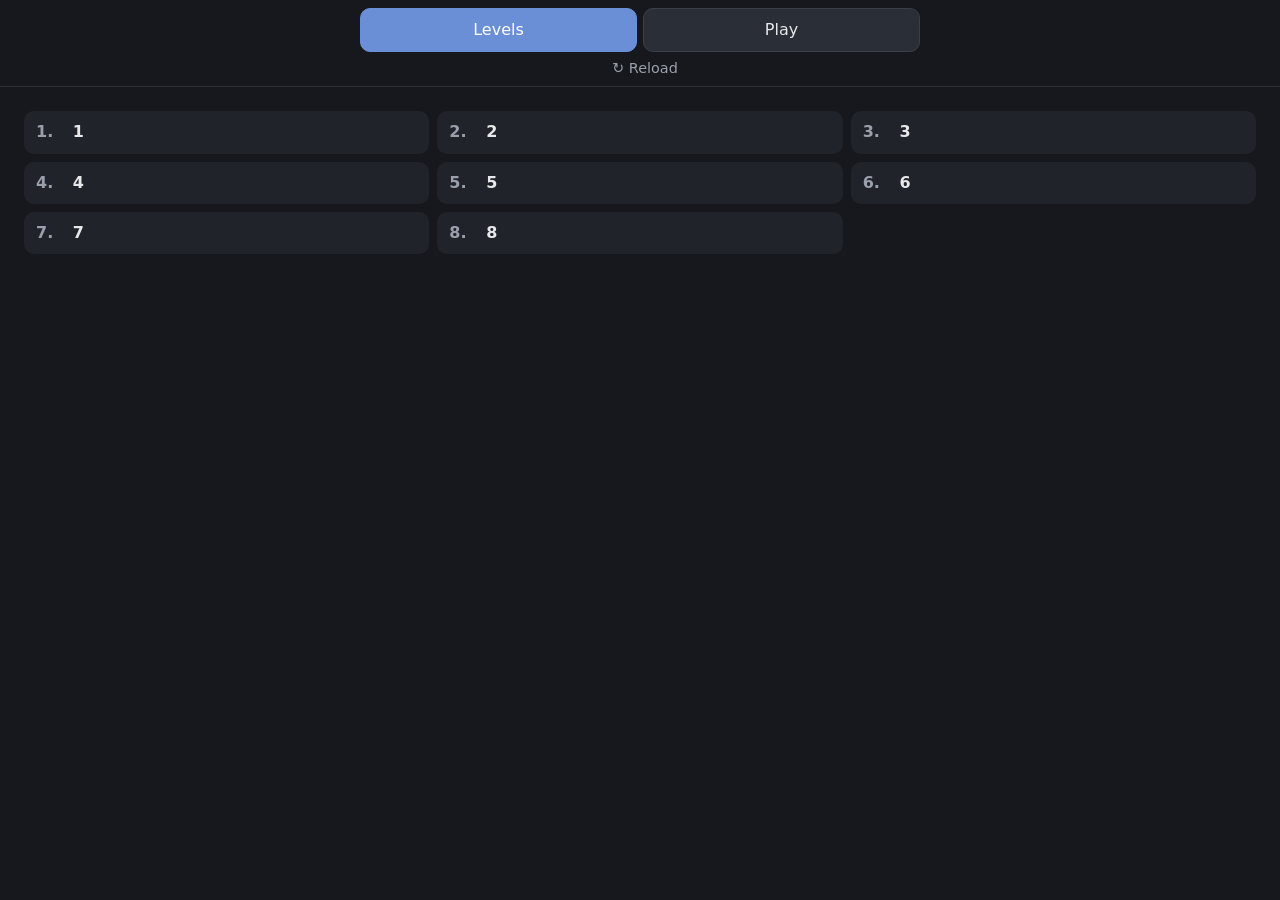
==== play/index.html @ 051f21c4 "split the editor into ES modules by screen and import the rules statically editor.js was ~1,150 line" ====
<!doctype html>
<html lang="en">
<head>
<meta charset="utf-8">
<meta name="viewport" content="width=device-width, initial-scale=1, viewport-fit=cover">
<meta name="theme-color" content="#16181d">
<title>Card Game Testing</title>
<link rel="stylesheet" href="../editor/editor.css">
<link rel="stylesheet" href="play.css">
</head>
<body>
<header class="top">
  <nav class="tabs" role="tablist">
    <button class="tab" data-tab="levels">Levels</button>
    <button class="tab" data-tab="play">Play</button>
  </nav>
  <div class="current"><span id="current-name"></span><button id="reload" class="reload">↻ Reload</button></div>
</header>

<main>
  <section id="levels" class="screen">
    <p id="pack-error" class="validation bad" hidden></p>
    <ol id="level-list" class="level-list"></ol>
  </section>

  <section id="play" class="screen">
    <p id="play-empty" class="empty" hidden>Pick a level on the Levels tab.</p>
    <div class="row status">
      <span id="play-status"></span>
      <span class="play-buttons">
        <button id="play-undo" aria-label="Undo">↶ Undo</button>
        <button id="play-redo" aria-label="Redo">↷ Redo</button>
        <button id="play-reset">Reset</button>
      </span>
    </div>
    <div id="play-error" class="validation bad" hidden></div>
    <div class="board-area"><div class="board" id="play-board"></div></div>
    <div class="row prompt">
      <span id="play-prompt"></span>
      <button id="play-cancel" class="small" hidden>Cancel</button>
      <button id="play-next" class="primary" hidden>Next level →</button>
    </div>
    <div class="hand" id="play-hand"></div>
  </section>
</main>

<div class="loading" id="loading">Loading…</div>

<script type="module" src="play.js"></script>
</body>
</html>
---- editor/editor.css ----
:root {
  --bg: #16181d;
  --panel: #20232a;
  --panel-2: #2a2e37;
  --text: #e8e8ea;
  --muted: #9aa0ab;
  --accent: #6b8fd6;
  --good: #5fb37a;
  --bad: #e06c6c;
  --tile: #4f4560;
  --flipped: #ff8a3d;
  --candidate: #8ca0c8;
  --targeting: #647dbe;
  --picked: #e0a040;
  --radius: 10px;
  color-scheme: dark;
}

* { box-sizing: border-box; }
[hidden] { display: none !important; }

body {
  margin: 0;
  background: var(--bg);
  color: var(--text);
  font: 16px/1.4 system-ui, -apple-system, "Segoe UI", Roboto, sans-serif;
  -webkit-tap-highlight-color: transparent;
}

button, select, input, textarea {
  font: inherit;
  color: inherit;
}

button, select {
  min-height: 44px;
  padding: 0 14px;
  border: 1px solid #3a3f4a;
  border-radius: var(--radius);
  background: var(--panel-2);
  touch-action: manipulation;
}

button:active { filter: brightness(1.25); }
button.primary { background: var(--accent); border-color: var(--accent); color: #fff; }
button.danger { color: var(--bad); }
button.small { min-height: 36px; min-width: 36px; padding: 0 8px; }
button:disabled { opacity: .4; }

h2 { font-size: 1.05rem; margin: 20px 0 8px; }

.top {
  position: sticky;
  top: 0;
  z-index: 5;
  background: var(--bg);
  padding: max(8px, env(safe-area-inset-top)) 16px 8px;
  border-bottom: 1px solid #2c3039;
}

.tabs { display: flex; gap: 6px; }
.tab { flex: 1; }
.tab.active { background: var(--accent); border-color: var(--accent); color: #fff; }
.current { color: var(--muted); font-size: .9rem; margin-top: 6px; text-align: center; min-height: 1.2em; }
.sync-status { min-height: 0; padding: 0 0 0 10px; border: 0; background: none; color: var(--muted); font-size: inherit; }
.sync-status::before { content: "· "; }
.reload { min-height: 0; padding: 0 0 0 10px; border: 0; background: none; color: var(--muted); font-size: inherit; }
.sync-status.bad { color: var(--bad); }

main { padding: 12px 16px calc(32px + env(safe-area-inset-bottom)); max-width: 720px; margin: 0 auto; }
.screen { display: none; }
.screen.active { display: block; }

.row { display: flex; gap: 8px; align-items: center; margin: 10px 0; }
.row.wrap { flex-wrap: wrap; column-gap: 14px; }
.row.end { justify-content: flex-end; }
.row.status { justify-content: space-between; }

.field { display: flex; align-items: center; gap: 6px; color: var(--muted); font-size: .9rem; }
.stepper { display: inline-flex; align-items: center; gap: 4px; }
.stepper input {
  padding: 0 4px;
  -moz-appearance: textfield;
  appearance: textfield;
  min-height: 36px;
  text-align: center;
  background: var(--panel);
  border: 1px solid #3a3f4a;
  border-radius: 8px;
}
.stepper input::-webkit-outer-spin-button,
.stepper input::-webkit-inner-spin-button { -webkit-appearance: none; margin: 0; }

.segmented { display: flex; gap: 0; margin: 12px 0 8px; }
.segmented button { flex: 1 1 auto; border-radius: 0; padding: 0 6px; }
.segmented button:first-child { border-radius: var(--radius) 0 0 var(--radius); }
.segmented button:last-child { border-radius: 0 var(--radius) var(--radius) 0; }
.segmented button.active { background: var(--accent); border-color: var(--accent); color: #fff; }

.palette { display: flex; flex-wrap: wrap; gap: 6px; min-height: 44px; }
.chip { display: inline-flex; align-items: center; gap: 6px; }
.chip.active { outline: 2px solid var(--accent); outline-offset: 1px; }
.hint { align-self: center; color: var(--muted); font-size: .9rem; }
.swatch { width: 16px; height: 16px; border-radius: 4px; border: 1px solid #0006; }

.banner {
  margin: 8px 0;
  padding: 8px 12px;
  border-radius: var(--radius);
  background: #3b3420;
  display: flex;
  justify-content: space-between;
  align-items: center;
  gap: 8px;
}

.board {
  display: grid;
  gap: 4px;
  margin: 12px auto;
  width: 100%;
  max-width: min(100%, 520px);
  touch-action: manipulation;
  user-select: none;
  -webkit-user-select: none;
}

.cell {
  position: relative;
  aspect-ratio: 1;
  padding: 7%;
  border-radius: 8px;
  background: var(--panel);
  container-type: inline-size;
  cursor: pointer;
}

/* a tile is a key: the face sits on a base and is pushed in (by 12/160 of the tile) and lit when flipped.
   only transform and opacity animate, so phones can run the flip on the GPU */
.tile {
  --press: 8.333%;
  --round: 12.5cqw;
  position: relative;
  width: 100%;
  height: 100%;
  container-type: size;
  color: #fff;
  line-height: 1.1;
}
.base, .base::after { position: absolute; inset: 7.5% 0 0 0; border-radius: var(--round); background: #221b28; }
.base::after { content: ""; inset: 0; background: #b84a12; opacity: 0; }
.tile.flipped .base::after { opacity: 1; }
.face { position: absolute; inset: 0 0 10% 0; border-radius: var(--round); clip-path: inset(0 round var(--round)); }
.tile.flipped .face { transform: translateY(var(--press)); }
/* the light is a circle covering the face that scales up from the centre; its content is scaled back by the same amount so it stays still */
.light {
  position: absolute;
  left: 50%;
  top: 50%;
  width: 135cqw;
  height: 135cqw;
  margin: -67.5cqw 0 0 -67.5cqw;
  clip-path: circle(50%);
  opacity: 0;
  transform: scale(0.03);
}
.light-inner { position: absolute; left: 50%; top: 50%; width: 100cqw; height: 90cqh; margin: -45cqh 0 0 -50cqw; }
.tile.flipped .light, .tile.flipped .light-inner { opacity: 1; transform: none; }
.face, .light-inner {
  --face: var(--tile);
  background:
    linear-gradient(#ffffff2e 0 2.8%, transparent 2.8%),
    radial-gradient(70% 70% at 50% 35%, #ffffff2e, #00000024),
    url("grain.png"),
    var(--face);
  background-size: auto, auto, 100% auto, auto;
  background-position: 0 0;
  background-repeat: no-repeat;
  background-blend-mode: normal, normal, overlay, normal;
}
.tile.nf .face { --face: #3b3447; }
.light-inner {
  --face: var(--flipped);
  border-radius: var(--round);
  box-shadow: inset 0 0 6cqw 2cqw #ffffff59;
  background-image:
    linear-gradient(#0000002e 0 3.5%, transparent 3.5%),
    radial-gradient(70% 70% at 50% 35%, #ffffff2e, #00000024),
    url("grain.png");
}
.tile.ns .face, .tile.ns .light-inner {
  background:
    linear-gradient(#ffffff2e 0 2.8%, transparent 2.8%),
    linear-gradient(#ffffff2e, transparent 55%),
    repeating-linear-gradient(45deg, #ffffff12 0 9.06cqw, transparent 9.06cqw 18.12cqw),
    var(--face);
}
.tile.ns .light-inner {
  background-image:
    linear-gradient(#0000002e 0 3.5%, transparent 3.5%),
    linear-gradient(#ffffff2e, transparent 55%),
    repeating-linear-gradient(45deg, #ffffff12 0 9.06cqw, transparent 9.06cqw 18.12cqw);
}

/* flip: pushed in over the first 31%, the light spreads from 23% on; unflip runs the other way.
   the light keyframes come from tools/light_keyframes.py: scale steps of at most 1.2x keep the content's counter-scale within 1% */
.tile:is(.anim-on, .anim-off) :is(.face, .light, .light-inner),
.tile:is(.anim-on, .anim-off) .base::after {
  animation-duration: 700ms;
  animation-delay: var(--anim-delay, 0ms);
  animation-fill-mode: both;
  will-change: transform, opacity;
}
.tile:is(.anim-on, .anim-off) :is(.light, .light-inner) { animation-timing-function: linear; }
.tile.anim-on .base::after { animation-name: base-on; }
.tile.anim-on .face { animation-name: press-in; }
.tile.anim-on .light { animation-name: light-on; }
.tile.anim-on .light-inner { animation-name: light-on-inner; }
.tile.anim-off .base::after { animation-name: base-off; }
.tile.anim-off .face { animation-name: press-out; }
.tile.anim-off .light { animation-name: light-off; }
.tile.anim-off .light-inner { animation-name: light-off-inner; }
@keyframes press-in {
  0% { transform: translateY(0); animation-timing-function: cubic-bezier(.3, 0, .2, 1); }
  31%, 100% { transform: translateY(var(--press)); }
}
@keyframes press-out {
  0%, 40% { transform: translateY(var(--press)); animation-timing-function: cubic-bezier(.3, 0, .2, 1.3); }
  80%, 100% { transform: translateY(0); }
}
@keyframes base-on {
  0%, 23% { opacity: 0; }
  75%, 100% { opacity: 1; }
}
@keyframes base-off {
  0% { opacity: 1; }
  45%, 100% { opacity: 0; }
}
@keyframes light-on {
  0% { opacity: 0; transform: scale(0.03); }
  23.8% { opacity: 0; transform: scale(0.0300); }
  23.9% { opacity: 1; transform: scale(0.0360); }
  24.1% { opacity: 1; transform: scale(0.0432); }
  24.4% { opacity: 1; transform: scale(0.0518); }
  24.6% { opacity: 1; transform: scale(0.0622); }
  25% { opacity: 1; transform: scale(0.0746); }
  25.4% { opacity: 1; transform: scale(0.0896); }
  25.9% { opacity: 1; transform: scale(0.1075); }
  26.5% { opacity: 1; transform: scale(0.1290); }
  27.2% { opacity: 1; transform: scale(0.1548); }
  28.1% { opacity: 1; transform: scale(0.1858); }
  29.2% { opacity: 1; transform: scale(0.2229); }
  30.6% { opacity: 1; transform: scale(0.2675); }
  32.3% { opacity: 1; transform: scale(0.3210); }
  34.5% { opacity: 1; transform: scale(0.3852); }
  37.4% { opacity: 1; transform: scale(0.4622); }
  41.2% { opacity: 1; transform: scale(0.5547); }
  46.6% { opacity: 1; transform: scale(0.6656); }
  54.9% { opacity: 1; transform: scale(0.7987); }
  73.3% { opacity: 1; transform: scale(0.9584); }
  100% { opacity: 1; transform: scale(1.0000); }
}
@keyframes light-on-inner {
  0% { transform: scale(33.333); }
  23.8% { transform: scale(33.3333); }
  23.9% { transform: scale(27.7778); }
  24.1% { transform: scale(23.1481); }
  24.4% { transform: scale(19.2901); }
  24.6% { transform: scale(16.0751); }
  25% { transform: scale(13.3959); }
  25.4% { transform: scale(11.1633); }
  25.9% { transform: scale(9.3027); }
  26.5% { transform: scale(7.7523); }
  27.2% { transform: scale(6.4602); }
  28.1% { transform: scale(5.3835); }
  29.2% { transform: scale(4.4863); }
  30.6% { transform: scale(3.7386); }
  32.3% { transform: scale(3.1155); }
  34.5% { transform: scale(2.5962); }
  37.4% { transform: scale(2.1635); }
  41.2% { transform: scale(1.8029); }
  46.6% { transform: scale(1.5024); }
  54.9% { transform: scale(1.2520); }
  73.3% { transform: scale(1.0434); }
  100% { transform: scale(1.0000); }
}
@keyframes light-off {
  0% { opacity: 1; transform: scale(1.0000); }
  15.6% { opacity: 1; transform: scale(0.9584); }
  26.4% { opacity: 1; transform: scale(0.7987); }
  31.2% { opacity: 1; transform: scale(0.6656); }
  34.4% { opacity: 1; transform: scale(0.5547); }
  36.6% { opacity: 1; transform: scale(0.4622); }
  38.3% { opacity: 1; transform: scale(0.3852); }
  39.6% { opacity: 1; transform: scale(0.3210); }
  40.6% { opacity: 1; transform: scale(0.2675); }
  41.4% { opacity: 1; transform: scale(0.2229); }
  42% { opacity: 1; transform: scale(0.1858); }
  42.5% { opacity: 1; transform: scale(0.1548); }
  43% { opacity: 1; transform: scale(0.1290); }
  43.3% { opacity: 1; transform: scale(0.1075); }
  43.6% { opacity: 1; transform: scale(0.0896); }
  43.9% { opacity: 1; transform: scale(0.0746); }
  44% { opacity: 1; transform: scale(0.0622); }
  44.2% { opacity: 1; transform: scale(0.0518); }
  44.3% { opacity: 1; transform: scale(0.0432); }
  44.5% { opacity: 1; transform: scale(0.0360); }
  44.5% { opacity: 0; transform: scale(0.0300); }
  100% { opacity: 0; transform: scale(0.03); }
}
@keyframes light-off-inner {
  0% { transform: scale(1.0000); }
  15.6% { transform: scale(1.0434); }
  26.4% { transform: scale(1.2520); }
  31.2% { transform: scale(1.5024); }
  34.4% { transform: scale(1.8029); }
  36.6% { transform: scale(2.1635); }
  38.3% { transform: scale(2.5962); }
  39.6% { transform: scale(3.1155); }
  40.6% { transform: scale(3.7386); }
  41.4% { transform: scale(4.4863); }
  42% { transform: scale(5.3835); }
  42.5% { transform: scale(6.4602); }
  43% { transform: scale(7.7523); }
  43.3% { transform: scale(9.3027); }
  43.6% { transform: scale(11.1633); }
  43.9% { transform: scale(13.3959); }
  44% { transform: scale(16.0751); }
  44.2% { transform: scale(19.2901); }
  44.3% { transform: scale(23.1481); }
  44.5% { transform: scale(27.7778); }
  44.5% { transform: scale(33.3333); }
  100% { transform: scale(33.333); }
}
@media (prefers-reduced-motion: reduce) {
  .tile *, .tile *::after { animation: none !important; }
}

.counter, .link, .order {
  position: absolute;
  font-size: min(18cqw, 1.4rem);
  font-weight: 600;
  line-height: 1;
}
.counter {
  top: 50%;
  left: 50%;
  transform: translate(-50%, -50%);
  display: flex;
  align-items: center;
  justify-content: center;
  width: 1.6em;
  height: 1.6em;
  border-radius: 50%;
  background: #000a;
  color: #fff;
  font-size: min(30cqw, 2.2rem);
  font-weight: 700;
}
.link { bottom: 4%; left: 6%; padding: 2px 4px; border-radius: 4px; color: #fff; }
.order {
  top: 4%; left: 6%;
  min-width: 1.3em; padding: 2px 3px;
  border-radius: 99px;
  background: var(--picked);
  color: #111;
  text-align: center;
}

.face::after { content: ""; position: absolute; inset: 0; border-radius: inherit; pointer-events: none; z-index: 1; }
.cell.candidate .face::after { box-shadow: inset 0 0 0 9px var(--candidate); }
.cell.targeting .face::after { box-shadow: inset 0 0 0 9px var(--targeting); }
.cell.picked .face::after,
.cell.coord-on .face::after { box-shadow: inset 0 0 0 12px var(--picked); }
.board.swipe { touch-action: none; }
.board.dragging {
  outline: 3px dashed color-mix(in srgb, var(--picked) calc(var(--drag, 0) * 100%), transparent);
  outline-offset: 4px;
  border-radius: 8px;
}
.board.dragging .cell.targeting .face::after { box-shadow: inset 0 0 0 9px color-mix(in srgb, var(--targeting) calc(var(--drag, 0) * 100%), transparent); }
.board.dragging .cell.preview .tile::before { opacity: calc(var(--drag, 0) * .6); }
.board.dragging .cell.preview-outline .tile::before,
.board.dragging .cell.blocked .tile::after { opacity: var(--drag, 0); }

.cell.preview .tile::before,
.cell.preview-outline .tile::before {
  content: "";
  z-index: 2;
  position: absolute;
  inset: 0;
  border: 4px dashed #fff;
  border-radius: inherit;
  pointer-events: none;
}
.cell.preview .tile::before { background: var(--flipped); opacity: .6; }
.cell.preview .tile.flipped::before { background: var(--tile); }
.cell.blocked .tile::after {
  content: "✕";
  z-index: 2;
  position: absolute;
  inset: 0;
  display: flex;
  align-items: center;
  justify-content: center;
  color: var(--bad);
  font-size: min(60cqw, 4rem);
  font-weight: 700;
  text-shadow: 0 0 4px #000;
  pointer-events: none;
}

.shake { animation: shake .3s; }
@keyframes shake {
  25% { translate: -6px 0; }
  75% { translate: 6px 0; }
}

.validation { padding: 10px 12px; border-radius: var(--radius); background: var(--panel); font-size: .92rem; }
.validation.good { color: var(--good); }
.validation.bad { color: var(--bad); }

.card-list { list-style: none; padding: 0; margin: 0; display: grid; gap: 8px; }
.card-item { background: var(--panel); border-radius: var(--radius); padding: 10px; }
.card-item .row { margin: 6px 0; }
.card-item select { flex: 1; min-width: 0; }
.card-item .coords { color: var(--muted); font-size: .9rem; flex: 1; }
.card-item .index { color: var(--muted); font-weight: 600; width: 1.6em; }
.check { display: inline-flex; align-items: center; gap: 6px; color: var(--muted); font-size: .9rem; }
.check input { width: 22px; height: 22px; }

.level-list { list-style: none; padding: 0; margin: 12px 0; display: grid; gap: 8px; }
.level-item {
  background: var(--panel);
  border-radius: var(--radius);
  padding: 10px 12px;
  display: flex;
  flex-wrap: wrap;
  align-items: center;
  gap: 8px;
}
.actions { display: flex; flex-wrap: wrap; gap: 6px; }

.folder { margin: 18px 0; }
.folder-head { display: flex; flex-wrap: wrap; align-items: center; justify-content: space-between; gap: 8px; }
.folder-head h2 { margin: 0; }
.folder-toggle { background: none; border: none; padding: 0 4px; font-weight: 600; font-size: 1.05rem; text-align: left; }
.folder .level-list { margin-top: 8px; }

.move-options { display: grid; gap: 8px; margin: 8px 0 12px; }
.move-options button { text-align: left; }
.level-item.is-current { outline: 2px solid var(--accent); }
.level-item .info { flex: 1 1 200px; min-width: 0; cursor: pointer; }
.level-item .name { font-weight: 600; overflow: hidden; text-overflow: ellipsis; white-space: nowrap; }
.level-item .meta { color: var(--muted); font-size: .85rem; }
.empty { color: var(--muted); text-align: center; padding: 24px 0; }

.hand {
  display: flex;
  gap: 8px;
  overflow-x: auto;
  justify-content: safe center;
  margin-top: 4px;
  padding: 14px 4px 8px;
}
.card {
  --effect: #555;
  position: relative;
  flex: none;
  width: 92px;
  height: 140px;
  overflow: hidden;
  display: flex;
  flex-direction: column;
  align-items: stretch;
  padding: 0;
  border-radius: var(--radius);
  background: #e6dcc0;
  color: #222;
  font-size: .8rem;
  line-height: 1.2;
  text-align: center;
  border: 6px solid transparent;
  cursor: pointer;
}
.card-head {
  display: flex;
  align-items: center;
  justify-content: center;
  gap: 4px;
  padding: 3px 2px;
  background: var(--effect);
  color: #fff;
  font-weight: 700;
}
.card-icon { font-size: 1.15em; line-height: 1; }
.card-art { flex: 1; min-height: 0; display: flex; align-items: center; justify-content: center; padding: 4px; }
.mini-map {
  position: relative;
  display: grid;
  grid-template-columns: repeat(var(--cols), 1fr);
  gap: 2px;
  width: min(100%, 70px * var(--cols) / var(--rows));
  aspect-ratio: var(--cols) / var(--rows);
  max-height: 100%;
}
.mini-map > span { border-radius: 2px; background: #0002; }
.mini-map > .on { background: var(--effect); }
.mini-map > .opt { background: transparent; box-shadow: inset 0 0 0 2px var(--effect); }
.mini-map > .any { background: color-mix(in srgb, var(--effect) 30%, transparent); }
.mini-map > .mini-count {
  position: absolute;
  inset: 50% auto auto 50%;
  transform: translate(-50%, -50%);
  display: flex;
  gap: 1px;
  padding: 1px 6px;
  border-radius: 99px;
  background: var(--effect);
  color: #fff;
  font-weight: 700;
  font-size: .95rem;
}
.mini-count.pair { padding: 4px 5px; }
.mini-count.pair > span { width: 10px; height: 10px; border-radius: 2px; background: #fff; }
.retarget-art { display: flex; align-items: center; gap: 4px; color: var(--effect); font-weight: 700; font-size: 1.1rem; }
.mini-card { width: 20px; height: 28px; border-radius: 3px; border: 2px solid var(--effect); }
.mini-card.fixed { background: var(--effect); }
.card.single::before {
  content: "";
  position: absolute;
  inset: 2px;
  border: 2px dashed #5a4a7a;
  border-radius: 6px;
  pointer-events: none;
}
.copy-tag {
  position: absolute;
  top: 27px;
  left: 4px;
  padding: 0 4px;
  border-radius: 4px;
  background: #5a4a7a;
  color: #fff;
  font-size: .6rem;
  font-weight: 700;
  text-transform: uppercase;
  line-height: 1.5;
}
.card.candidate { border-color: var(--candidate); }
.card.selected { border-color: var(--picked); transform: translateY(-6px); }
.card.drop-target { border-color: var(--picked); }
.card.peeking { transform: translateY(-6px) scale(1.04); }
.hand .card { touch-action: pan-x; user-select: none; -webkit-user-select: none; -webkit-touch-callout: none; }
.badge {
  position: absolute;
  top: 25px;
  right: 2px;
  padding: 2px 7px;
  border-radius: 99px;
  background: var(--picked);
  color: #111;
  font-size: .85rem;
  font-weight: 700;
}
.drag-ghost {
  position: fixed;
  z-index: 50;
  pointer-events: none;
  opacity: .9;
  transform: translate(-50%, -75%) rotate(-4deg);
  box-shadow: 0 8px 24px #000a;
}


.row.prompt { justify-content: space-between; height: 48px; color: var(--muted); font-size: .95rem; line-height: 1.25; }
#play-prompt { flex: 1; max-height: 2.5em; overflow: hidden; }
#play-status { white-space: nowrap; }

#play-status { font-weight: 600; }
.play-buttons { display: flex; gap: 6px; flex-shrink: 0; }
#play-status.won { color: var(--good); }
#play-status.over { color: var(--bad); }

.loading {
  position: fixed;
  left: 50%;
  bottom: calc(16px + env(safe-area-inset-bottom));
  transform: translateX(-50%);
  background: var(--panel-2);
  padding: 8px 14px;
  border-radius: 99px;
  font-size: .9rem;
  color: var(--muted);
  box-shadow: 0 4px 16px #0008;
}


dialog {
  width: min(560px, calc(100vw - 32px));
  background: var(--panel);
  color: var(--text);
  border: 1px solid #3a3f4a;
  border-radius: 14px;
  padding: 16px;
}
dialog::backdrop { background: #000a; }
dialog h2 { margin-top: 0; }
dialog textarea {
  width: 100%;
  background: var(--bg);
  border: 1px solid #3a3f4a;
  border-radius: 8px;
  padding: 8px;
  font: 13px/1.4 ui-monospace, Menlo, Consolas, monospace;
}
.input-field { display: block; color: var(--muted); font-size: .9rem; margin: 12px 0; }
.input-field input {
  display: block;
  width: 100%;
  min-height: 44px;
  margin-top: 4px;
  padding: 0 10px;
  background: var(--bg);
  border: 1px solid #3a3f4a;
  border-radius: 8px;
}
.note { color: var(--muted); font-size: .88rem; margin: 6px 0; }

@media (hover: hover) {
  button:hover, select:hover { filter: brightness(1.15); }
  .cell:hover .tile { filter: brightness(1.08); }
  .level-item .info:hover .name { text-decoration: underline; }
}

@media (min-width: 900px) {
  :root { --header-h: 100px; }

  .top { padding-left: 24px; padding-right: 24px; }
  .tabs { max-width: 560px; margin: 0 auto; }

  main { max-width: 1400px; padding-left: 24px; padding-right: 24px; }

  .level-list { grid-template-columns: repeat(auto-fill, minmax(340px, 1fr)); }

  #edit-body,
  #play.active {
    display: grid;
    grid-template-columns: minmax(0, 1fr) minmax(340px, 440px);
    column-gap: 28px;
    align-items: start;
  }
  #edit-body > *,
  #play > * { grid-column: 2; }

  #edit-board,
  #play-board {
    grid-column: 1;
    grid-row: 1 / span 20;
    position: sticky;
    top: calc(var(--header-h) + 12px);
    margin-top: 10px;
    max-width: min(100%, calc((100dvh - var(--header-h) - 48px) * var(--cols, 1) / var(--rows, 1)));
  }

  .hand { justify-content: flex-start; }
  .card { width: 110px; height: 160px; font-size: .9rem; }
}
---- play/play.css ----
.level-item .number { color: var(--muted); font-weight: 600; min-width: 1.8em; }
.level-item .done { color: var(--good); font-weight: 600; }
.level-item.pack-item { cursor: pointer; flex-wrap: nowrap; }

main:has(#play.active) { padding-bottom: 0; }
#play.active {
  display: flex;
  flex-direction: column;
  height: calc(100dvh - var(--top-h, 90px) - 16px);
}
#play > * { flex: none; }
#play > .row { margin: 6px 0; }
#play .board-area {
  flex: 1 1 0;
  min-height: 120px;
  container-type: size;
  display: flex;
  align-items: center;
  justify-content: center;
}
#play-board {
  position: static;
  margin: 0;
  width: min(100cqw, (100cqh - 12px) * var(--cols, 1) / var(--rows, 1));
  max-width: 520px;
}
#play-hand {
  margin: 0 -16px;
  padding: 14px 16px calc(12px + env(safe-area-inset-bottom));
}
#play .play-buttons button { min-height: 40px; padding: 0 10px; }
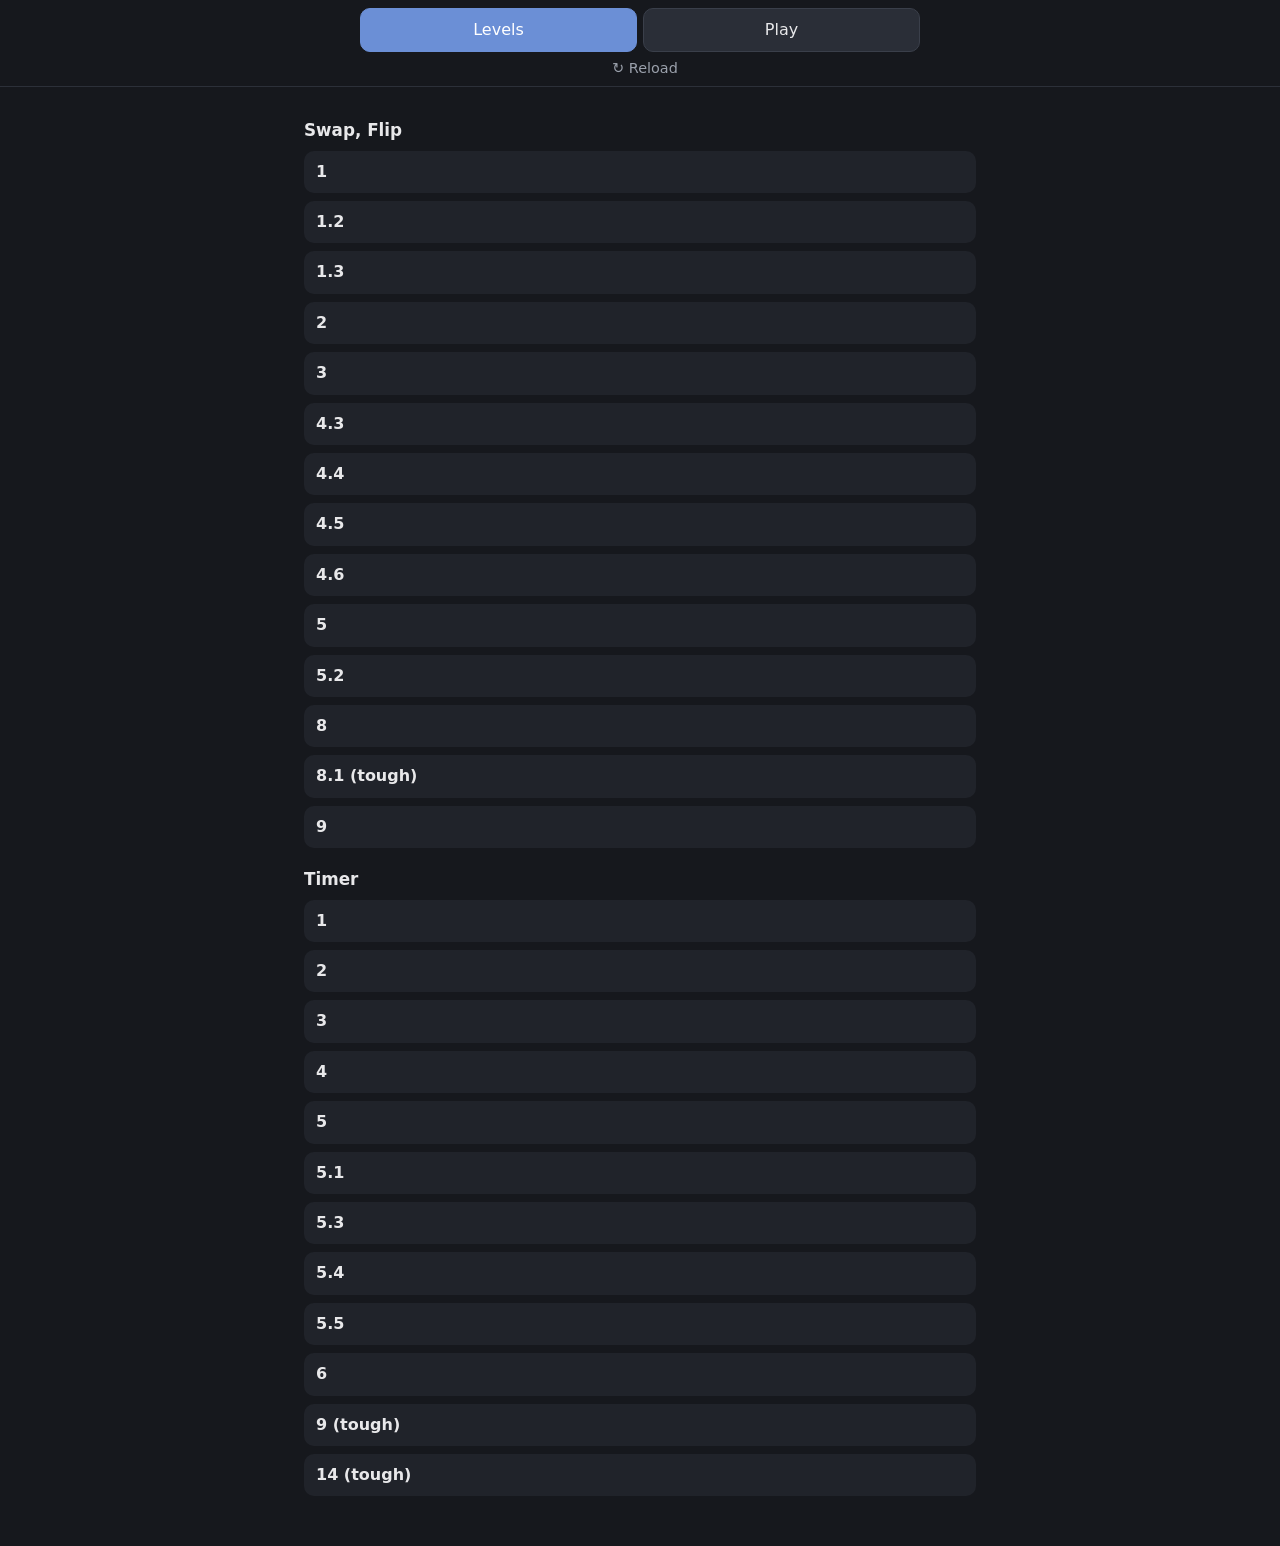
==== commit 80fdb331: "replace the tester pack with the new swap/flip and timer levels; fix the tester page The board vanis" ====
--- a/play/index.html
+++ b/play/index.html
@@ -20,7 +20,7 @@
 <main>
   <section id="levels" class="screen">
     <p id="pack-error" class="validation bad" hidden></p>
-    <ol id="level-list" class="level-list"></ol>
+    <div id="level-list"></div>
   </section>
 
   <section id="play" class="screen">
@@ -46,6 +46,7 @@
 
 <div class="loading" id="loading">Loading…</div>
 
+<script src="../editor/reload.js"></script>
 <script type="module" src="play.js"></script>
 </body>
 </html>
--- a/editor/editor.css
+++ b/editor/editor.css
@@ -150,9 +150,18 @@
 .base, .base::after { position: absolute; inset: 7.5% 0 0 0; border-radius: var(--round); background: #221b28; }
 .base::after { content: ""; inset: 0; background: #b84a12; opacity: 0; }
 .tile.flipped .base::after { opacity: 1; }
-.face { position: absolute; inset: 0 0 10% 0; border-radius: var(--round); clip-path: inset(0 round var(--round)); }
+.face {
+  --face: var(--tile);
+  position: absolute;
+  inset: 0 0 10% 0;
+  border-radius: var(--round);
+  clip-path: inset(0 round var(--round));
+  background: linear-gradient(#ffffff2e 0 2.8%, transparent 2.8%), var(--face);
+}
+.tile.nf .face { --face: #3b3447; }
 .tile.flipped .face { transform: translateY(var(--press)); }
-/* the light is a circle covering the face that scales up from the centre; its content is scaled back by the same amount so it stays still */
+/* the lit colour is a plain disc that grows from the centre over the unlit face. the texture lies on top of both and never moves,
+   so a flip only scales a plain disc and fades the glow, and nothing has to be redrawn while it runs */
 .light {
   position: absolute;
   left: 50%;
@@ -160,66 +169,45 @@
   width: 135cqw;
   height: 135cqw;
   margin: -67.5cqw 0 0 -67.5cqw;
-  clip-path: circle(50%);
+  border-radius: 50%;
+  background: var(--flipped);
+  transform: scale(0);
+}
+.grain, .shade, .glow { position: absolute; inset: 0; }
+.grain { background: url("grain.png") 0 0 / 100% auto no-repeat; mix-blend-mode: overlay; }
+.shade { background: radial-gradient(70% 70% at 50% 35%, #ffffff2e, #00000024); }
+/* the lit face's dark top edge and inner glow */
+.glow {
+  border-radius: var(--round);
+  background: linear-gradient(#0000002e 0 3.5%, transparent 3.5%);
+  box-shadow: inset 0 0 6cqw 2cqw #ffffff59;
   opacity: 0;
-  transform: scale(0.03);
-}
-.light-inner { position: absolute; left: 50%; top: 50%; width: 100cqw; height: 90cqh; margin: -45cqh 0 0 -50cqw; }
-.tile.flipped .light, .tile.flipped .light-inner { opacity: 1; transform: none; }
-.face, .light-inner {
-  --face: var(--tile);
+}
+.tile.flipped .light { transform: none; }
+.tile.flipped .glow { opacity: 1; }
+.tile.ns .grain { display: none; }
+.tile.ns .shade {
   background:
-    linear-gradient(#ffffff2e 0 2.8%, transparent 2.8%),
-    radial-gradient(70% 70% at 50% 35%, #ffffff2e, #00000024),
-    url("grain.png"),
-    var(--face);
-  background-size: auto, auto, 100% auto, auto;
-  background-position: 0 0;
-  background-repeat: no-repeat;
-  background-blend-mode: normal, normal, overlay, normal;
-}
-.tile.nf .face { --face: #3b3447; }
-.light-inner {
-  --face: var(--flipped);
-  border-radius: var(--round);
-  box-shadow: inset 0 0 6cqw 2cqw #ffffff59;
-  background-image:
-    linear-gradient(#0000002e 0 3.5%, transparent 3.5%),
-    radial-gradient(70% 70% at 50% 35%, #ffffff2e, #00000024),
-    url("grain.png");
-}
-.tile.ns .face, .tile.ns .light-inner {
-  background:
-    linear-gradient(#ffffff2e 0 2.8%, transparent 2.8%),
-    linear-gradient(#ffffff2e, transparent 55%),
-    repeating-linear-gradient(45deg, #ffffff12 0 9.06cqw, transparent 9.06cqw 18.12cqw),
-    var(--face);
-}
-.tile.ns .light-inner {
-  background-image:
-    linear-gradient(#0000002e 0 3.5%, transparent 3.5%),
     linear-gradient(#ffffff2e, transparent 55%),
     repeating-linear-gradient(45deg, #ffffff12 0 9.06cqw, transparent 9.06cqw 18.12cqw);
 }
 
-/* flip: pushed in over the first 31%, the light spreads from 23% on; unflip runs the other way.
-   the light keyframes come from tools/light_keyframes.py: scale steps of at most 1.2x keep the content's counter-scale within 1% */
-.tile:is(.anim-on, .anim-off) :is(.face, .light, .light-inner),
+/* flip: pushed in over the first 31%, the light spreads from 23% on (ease-out) and the glow fades in as it reaches the edges;
+   unflip runs the other way */
+.tile:is(.anim-on, .anim-off) :is(.face, .light, .glow),
 .tile:is(.anim-on, .anim-off) .base::after {
   animation-duration: 700ms;
   animation-delay: var(--anim-delay, 0ms);
   animation-fill-mode: both;
-  will-change: transform, opacity;
-}
-.tile:is(.anim-on, .anim-off) :is(.light, .light-inner) { animation-timing-function: linear; }
+}
 .tile.anim-on .base::after { animation-name: base-on; }
 .tile.anim-on .face { animation-name: press-in; }
 .tile.anim-on .light { animation-name: light-on; }
-.tile.anim-on .light-inner { animation-name: light-on-inner; }
+.tile.anim-on .glow { animation-name: glow-on; }
 .tile.anim-off .base::after { animation-name: base-off; }
 .tile.anim-off .face { animation-name: press-out; }
 .tile.anim-off .light { animation-name: light-off; }
-.tile.anim-off .light-inner { animation-name: light-off-inner; }
+.tile.anim-off .glow { animation-name: glow-off; }
 @keyframes press-in {
   0% { transform: translateY(0); animation-timing-function: cubic-bezier(.3, 0, .2, 1); }
   31%, 100% { transform: translateY(var(--press)); }
@@ -237,100 +225,20 @@
   45%, 100% { opacity: 0; }
 }
 @keyframes light-on {
-  0% { opacity: 0; transform: scale(0.03); }
-  23.8% { opacity: 0; transform: scale(0.0300); }
-  23.9% { opacity: 1; transform: scale(0.0360); }
-  24.1% { opacity: 1; transform: scale(0.0432); }
-  24.4% { opacity: 1; transform: scale(0.0518); }
-  24.6% { opacity: 1; transform: scale(0.0622); }
-  25% { opacity: 1; transform: scale(0.0746); }
-  25.4% { opacity: 1; transform: scale(0.0896); }
-  25.9% { opacity: 1; transform: scale(0.1075); }
-  26.5% { opacity: 1; transform: scale(0.1290); }
-  27.2% { opacity: 1; transform: scale(0.1548); }
-  28.1% { opacity: 1; transform: scale(0.1858); }
-  29.2% { opacity: 1; transform: scale(0.2229); }
-  30.6% { opacity: 1; transform: scale(0.2675); }
-  32.3% { opacity: 1; transform: scale(0.3210); }
-  34.5% { opacity: 1; transform: scale(0.3852); }
-  37.4% { opacity: 1; transform: scale(0.4622); }
-  41.2% { opacity: 1; transform: scale(0.5547); }
-  46.6% { opacity: 1; transform: scale(0.6656); }
-  54.9% { opacity: 1; transform: scale(0.7987); }
-  73.3% { opacity: 1; transform: scale(0.9584); }
-  100% { opacity: 1; transform: scale(1.0000); }
-}
-@keyframes light-on-inner {
-  0% { transform: scale(33.333); }
-  23.8% { transform: scale(33.3333); }
-  23.9% { transform: scale(27.7778); }
-  24.1% { transform: scale(23.1481); }
-  24.4% { transform: scale(19.2901); }
-  24.6% { transform: scale(16.0751); }
-  25% { transform: scale(13.3959); }
-  25.4% { transform: scale(11.1633); }
-  25.9% { transform: scale(9.3027); }
-  26.5% { transform: scale(7.7523); }
-  27.2% { transform: scale(6.4602); }
-  28.1% { transform: scale(5.3835); }
-  29.2% { transform: scale(4.4863); }
-  30.6% { transform: scale(3.7386); }
-  32.3% { transform: scale(3.1155); }
-  34.5% { transform: scale(2.5962); }
-  37.4% { transform: scale(2.1635); }
-  41.2% { transform: scale(1.8029); }
-  46.6% { transform: scale(1.5024); }
-  54.9% { transform: scale(1.2520); }
-  73.3% { transform: scale(1.0434); }
-  100% { transform: scale(1.0000); }
+  0%, 23% { transform: scale(0); animation-timing-function: cubic-bezier(.33, 1, .68, 1); }
+  100% { transform: scale(1); }
 }
 @keyframes light-off {
-  0% { opacity: 1; transform: scale(1.0000); }
-  15.6% { opacity: 1; transform: scale(0.9584); }
-  26.4% { opacity: 1; transform: scale(0.7987); }
-  31.2% { opacity: 1; transform: scale(0.6656); }
-  34.4% { opacity: 1; transform: scale(0.5547); }
-  36.6% { opacity: 1; transform: scale(0.4622); }
-  38.3% { opacity: 1; transform: scale(0.3852); }
-  39.6% { opacity: 1; transform: scale(0.3210); }
-  40.6% { opacity: 1; transform: scale(0.2675); }
-  41.4% { opacity: 1; transform: scale(0.2229); }
-  42% { opacity: 1; transform: scale(0.1858); }
-  42.5% { opacity: 1; transform: scale(0.1548); }
-  43% { opacity: 1; transform: scale(0.1290); }
-  43.3% { opacity: 1; transform: scale(0.1075); }
-  43.6% { opacity: 1; transform: scale(0.0896); }
-  43.9% { opacity: 1; transform: scale(0.0746); }
-  44% { opacity: 1; transform: scale(0.0622); }
-  44.2% { opacity: 1; transform: scale(0.0518); }
-  44.3% { opacity: 1; transform: scale(0.0432); }
-  44.5% { opacity: 1; transform: scale(0.0360); }
-  44.5% { opacity: 0; transform: scale(0.0300); }
-  100% { opacity: 0; transform: scale(0.03); }
-}
-@keyframes light-off-inner {
-  0% { transform: scale(1.0000); }
-  15.6% { transform: scale(1.0434); }
-  26.4% { transform: scale(1.2520); }
-  31.2% { transform: scale(1.5024); }
-  34.4% { transform: scale(1.8029); }
-  36.6% { transform: scale(2.1635); }
-  38.3% { transform: scale(2.5962); }
-  39.6% { transform: scale(3.1155); }
-  40.6% { transform: scale(3.7386); }
-  41.4% { transform: scale(4.4863); }
-  42% { transform: scale(5.3835); }
-  42.5% { transform: scale(6.4602); }
-  43% { transform: scale(7.7523); }
-  43.3% { transform: scale(9.3027); }
-  43.6% { transform: scale(11.1633); }
-  43.9% { transform: scale(13.3959); }
-  44% { transform: scale(16.0751); }
-  44.2% { transform: scale(19.2901); }
-  44.3% { transform: scale(23.1481); }
-  44.5% { transform: scale(27.7778); }
-  44.5% { transform: scale(33.3333); }
-  100% { transform: scale(33.333); }
+  0% { transform: scale(1); animation-timing-function: cubic-bezier(.32, 0, .67, 0); }
+  45%, 100% { transform: scale(0); }
+}
+@keyframes glow-on {
+  0%, 45% { opacity: 0; }
+  80%, 100% { opacity: 1; }
+}
+@keyframes glow-off {
+  0% { opacity: 1; }
+  30%, 100% { opacity: 0; }
 }
 @media (prefers-reduced-motion: reduce) {
   .tile *, .tile *::after { animation: none !important; }
@@ -349,11 +257,8 @@
   display: flex;
   align-items: center;
   justify-content: center;
-  width: 1.6em;
-  height: 1.6em;
-  border-radius: 50%;
-  background: #000a;
   color: #fff;
+  text-shadow: 0 0 0.15em #000a;
   font-size: min(30cqw, 2.2rem);
   font-weight: 700;
 }
@@ -475,8 +380,16 @@
   align-items: stretch;
   padding: 0;
   border-radius: var(--radius);
-  background: #e6dcc0;
-  color: #222;
+  /* a key like the tiles: grainy purple face on a dark base edge */
+  background:
+    radial-gradient(80% 60% at 50% 40%, #ffffff1f, #00000024),
+    url("grain.png"),
+    var(--tile);
+  background-size: auto, 100% auto, auto;
+  background-repeat: no-repeat;
+  background-blend-mode: normal, overlay, normal;
+  box-shadow: 0 5px 0 #221b28;
+  color: #fff;
   font-size: .8rem;
   line-height: 1.2;
   text-align: center;
@@ -489,9 +402,10 @@
   justify-content: center;
   gap: 4px;
   padding: 3px 2px;
-  background: var(--effect);
+  background: linear-gradient(#ffffff38, transparent 60%), var(--effect);
   color: #fff;
   font-weight: 700;
+  text-shadow: 0 1px 1px #0006;
 }
 .card-icon { font-size: 1.15em; line-height: 1; }
 .card-art { flex: 1; min-height: 0; display: flex; align-items: center; justify-content: center; padding: 4px; }
@@ -504,10 +418,10 @@
   aspect-ratio: var(--cols) / var(--rows);
   max-height: 100%;
 }
-.mini-map > span { border-radius: 2px; background: #0002; }
+.mini-map > span { border-radius: 2px; background: #221b28; box-shadow: inset 0 1px #ffffff14; }
 .mini-map > .on { background: var(--effect); }
 .mini-map > .opt { background: transparent; box-shadow: inset 0 0 0 2px var(--effect); }
-.mini-map > .any { background: color-mix(in srgb, var(--effect) 30%, transparent); }
+.mini-map > .any { background: color-mix(in srgb, var(--effect) 45%, #221b28); }
 .mini-map > .mini-count {
   position: absolute;
   inset: 50% auto auto 50%;
@@ -520,6 +434,7 @@
   color: #fff;
   font-weight: 700;
   font-size: .95rem;
+  box-shadow: 0 1px 3px #0008;
 }
 .mini-count.pair { padding: 4px 5px; }
 .mini-count.pair > span { width: 10px; height: 10px; border-radius: 2px; background: #fff; }
@@ -530,7 +445,7 @@
   content: "";
   position: absolute;
   inset: 2px;
-  border: 2px dashed #5a4a7a;
+  border: 2px dashed #ffffff66;
   border-radius: 6px;
   pointer-events: none;
 }
@@ -540,8 +455,8 @@
   left: 4px;
   padding: 0 4px;
   border-radius: 4px;
-  background: #5a4a7a;
-  color: #fff;
+  background: #221b28;
+  color: #ffb27a;
   font-size: .6rem;
   font-weight: 700;
   text-transform: uppercase;
--- a/play/play.css
+++ b/play/play.css
@@ -1,4 +1,3 @@
-.level-item .number { color: var(--muted); font-weight: 600; min-width: 1.8em; }
 .level-item .done { color: var(--good); font-weight: 600; }
 .level-item.pack-item { cursor: pointer; flex-wrap: nowrap; }
 
@@ -7,6 +6,7 @@
   display: flex;
   flex-direction: column;
   height: calc(100dvh - var(--top-h, 90px) - 16px);
+  align-items: stretch;
 }
 #play > * { flex: none; }
 #play > .row { margin: 6px 0; }
@@ -29,3 +29,8 @@
   padding: 14px 16px calc(12px + env(safe-area-inset-bottom));
 }
 #play .play-buttons button { min-height: 40px; padding: 0 10px; }
+
+/* the editor's wide layout splits #play into two columns; the tester keeps one */
+@media (min-width: 900px) {
+  main { max-width: 720px; }
+}
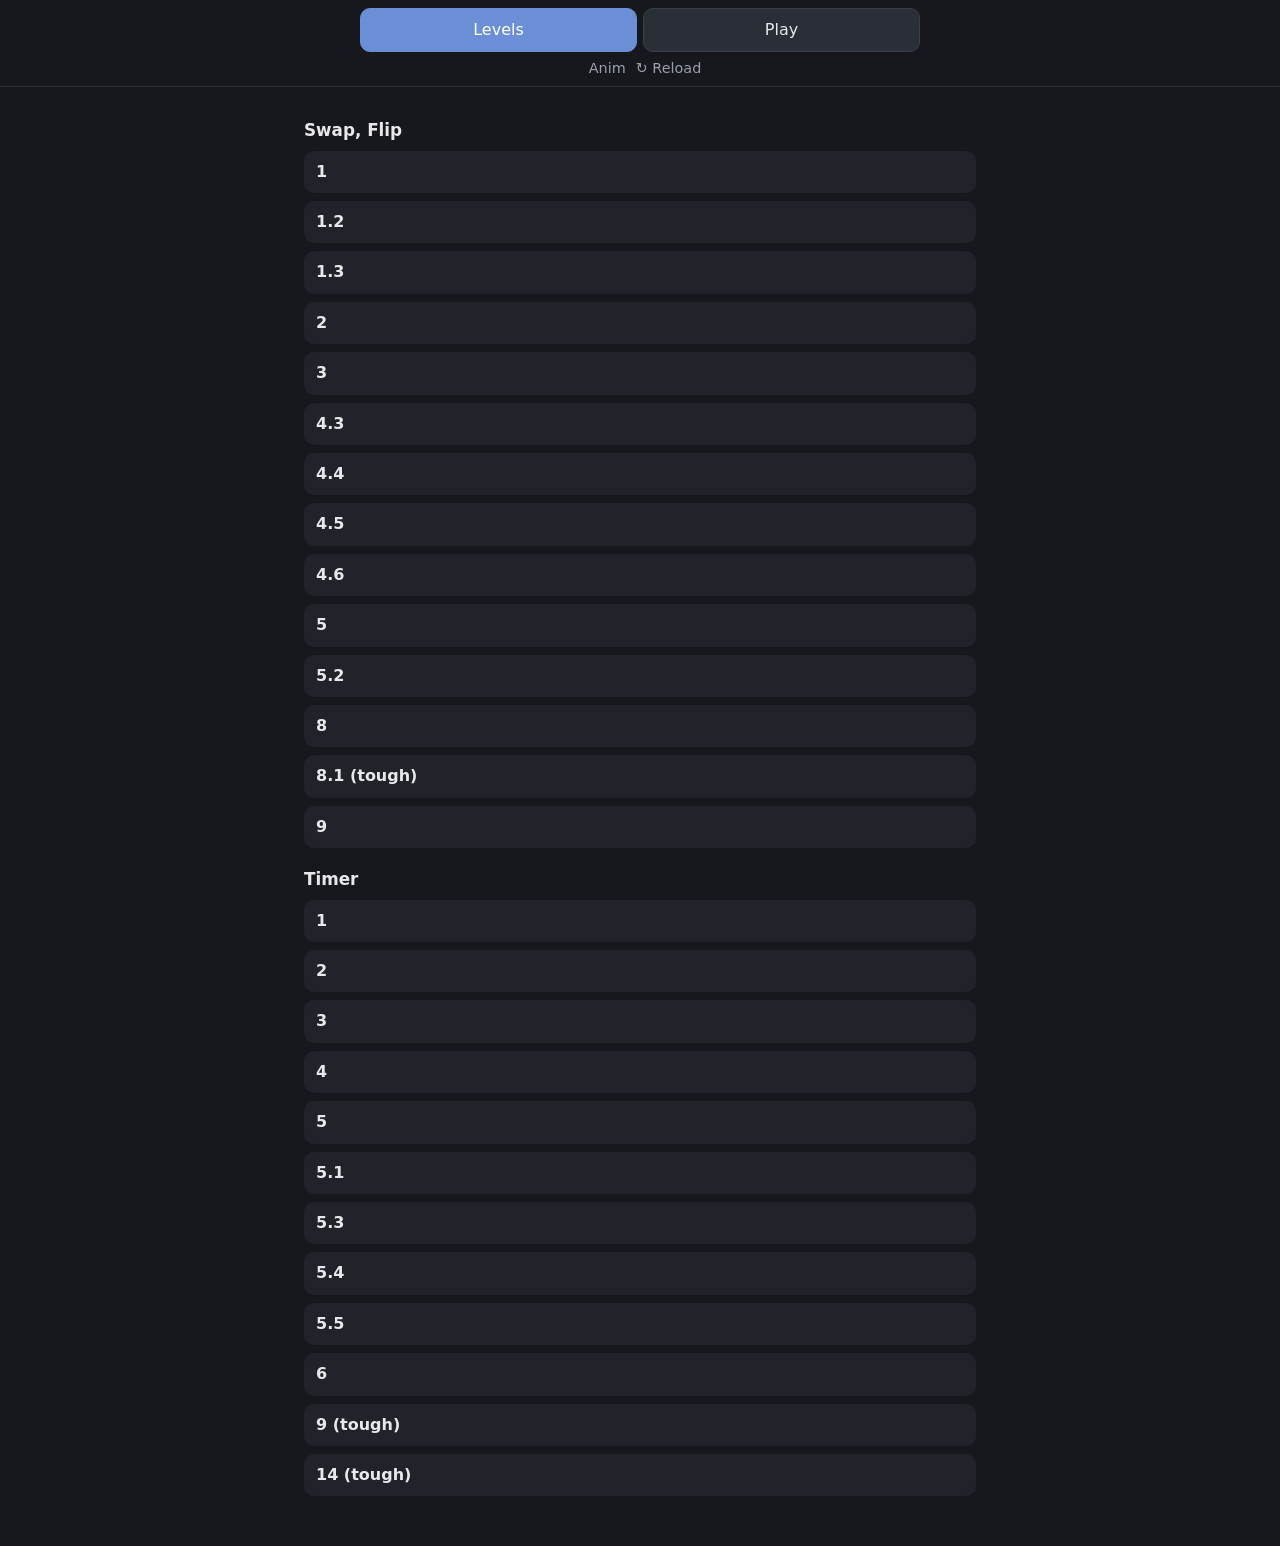
==== commit 47a48b19: "add a bob to the tile flip and a temporary animation tuning panel on the tester page The flip's timi" ====
--- a/play/index.html
+++ b/play/index.html
@@ -7,6 +7,7 @@
 <title>Card Game Testing</title>
 <link rel="stylesheet" href="../editor/editor.css">
 <link rel="stylesheet" href="play.css">
+<link rel="stylesheet" href="tune.css">
 </head>
 <body>
 <header class="top">
@@ -14,7 +15,7 @@
     <button class="tab" data-tab="levels">Levels</button>
     <button class="tab" data-tab="play">Play</button>
   </nav>
-  <div class="current"><span id="current-name"></span><button id="reload" class="reload">↻ Reload</button></div>
+  <div class="current"><span id="current-name"></span><button id="tune-toggle" class="reload">Anim</button><button id="reload" class="reload">↻ Reload</button></div>
 </header>
 
 <main>
@@ -48,5 +49,6 @@
 
 <script src="../editor/reload.js"></script>
 <script type="module" src="play.js"></script>
+<script type="module" src="tune.js"></script>
 </body>
 </html>
--- a/editor/editor.css
+++ b/editor/editor.css
@@ -138,7 +138,6 @@
 /* a tile is a key: the face sits on a base and is pushed in (by 12/160 of the tile) and lit when flipped.
    only transform and opacity animate, so phones can run the flip on the GPU */
 .tile {
-  --press: 8.333%;
   --round: 12.5cqw;
   position: relative;
   width: 100%;
@@ -193,19 +192,36 @@
 }
 
 /* flip: pushed in over the first 31%, the light spreads from 23% on (ease-out) and the glow fades in as it reaches the edges;
-   unflip runs the other way */
+   unflip runs the other way. then the face bobs: a damped wobble on its own `translate`, so it adds to the press.
+   --flip-ms, --bob-start and --bob-ms are also read by board.js (flipDuration), so keep them in ms */
+:root {
+  --press: 8.333%;
+  --flip-ms: 700ms;
+  --bob-start: 450ms;
+  --bob-ms: 450ms;
+  --bob-amp: 2.5cqh;
+  --bob-amp-off: 1.5cqh;
+  --bob-damp: .4;
+  --bob-name: bob-2;
+}
 .tile:is(.anim-on, .anim-off) :is(.face, .light, .glow),
 .tile:is(.anim-on, .anim-off) .base::after {
-  animation-duration: 700ms;
+  animation-duration: var(--flip-ms);
   animation-delay: var(--anim-delay, 0ms);
   animation-fill-mode: both;
 }
+.tile.anim-on .face { --bob-a: var(--bob-amp); }
+.tile.anim-off .face { --bob-a: var(--bob-amp-off); }
+.tile:is(.anim-on, .anim-off) .face {
+  animation-duration: var(--flip-ms), var(--bob-ms);
+  animation-delay: var(--anim-delay, 0ms), calc(var(--anim-delay, 0ms) + var(--bob-start));
+}
 .tile.anim-on .base::after { animation-name: base-on; }
-.tile.anim-on .face { animation-name: press-in; }
+.tile.anim-on .face { animation-name: press-in, var(--bob-name); }
 .tile.anim-on .light { animation-name: light-on; }
 .tile.anim-on .glow { animation-name: glow-on; }
 .tile.anim-off .base::after { animation-name: base-off; }
-.tile.anim-off .face { animation-name: press-out; }
+.tile.anim-off .face { animation-name: press-out, var(--bob-name); }
 .tile.anim-off .light { animation-name: light-off; }
 .tile.anim-off .glow { animation-name: glow-off; }
 @keyframes press-in {
@@ -215,6 +231,25 @@
 @keyframes press-out {
   0%, 40% { transform: translateY(var(--press)); animation-timing-function: cubic-bezier(.3, 0, .2, 1.3); }
   80%, 100% { transform: translateY(0); }
+}
+/* first up, then down, each swing --bob-damp times the last */
+@keyframes bob-1 {
+  0% { translate: 0 0; animation-timing-function: ease-out; }
+  40% { translate: 0 calc(-1 * var(--bob-a)); animation-timing-function: ease-in-out; }
+  100% { translate: 0 0; }
+}
+@keyframes bob-2 {
+  0% { translate: 0 0; animation-timing-function: ease-out; }
+  25% { translate: 0 calc(-1 * var(--bob-a)); animation-timing-function: ease-in-out; }
+  60% { translate: 0 calc(var(--bob-a) * var(--bob-damp)); animation-timing-function: ease-in-out; }
+  100% { translate: 0 0; }
+}
+@keyframes bob-3 {
+  0% { translate: 0 0; animation-timing-function: ease-out; }
+  18% { translate: 0 calc(-1 * var(--bob-a)); animation-timing-function: ease-in-out; }
+  45% { translate: 0 calc(var(--bob-a) * var(--bob-damp)); animation-timing-function: ease-in-out; }
+  72% { translate: 0 calc(-1 * var(--bob-a) * var(--bob-damp) * var(--bob-damp)); animation-timing-function: ease-in-out; }
+  100% { translate: 0 0; }
 }
 @keyframes base-on {
   0%, 23% { opacity: 0; }
--- a/play/tune.css
+++ b/play/tune.css
@@ -0,0 +1,23 @@
+/* Temporary: the flip animation tuning panel (tune.js). */
+#tune {
+  position: fixed;
+  right: 8px;
+  z-index: 6;
+  width: min(360px, calc(100vw - 16px));
+  max-height: 55dvh;
+  overflow-y: auto;
+  padding: 10px 12px;
+  border: 1px solid #2c3039;
+  border-radius: 10px;
+  background: #20232af2;
+  font-size: .85rem;
+}
+#tune[hidden] { display: none; }
+.tune-top { display: flex; align-items: center; gap: 12px; margin-bottom: 6px; }
+#tune-sample { display: block; position: static; width: 64px; height: 64px; margin: 0; flex: none; cursor: pointer; }
+#tune-sample .cell { width: 100%; height: 100%; }
+.tune-hint { color: var(--muted); }
+.tune-row { display: grid; grid-template-columns: 8.5em 1fr 3.2em; align-items: center; gap: 8px; min-height: 30px; }
+.tune-row input { width: 100%; min-height: 0; }
+.tune-row output { text-align: right; font-variant-numeric: tabular-nums; }
+.tune-buttons { display: flex; gap: 8px; margin-top: 8px; }
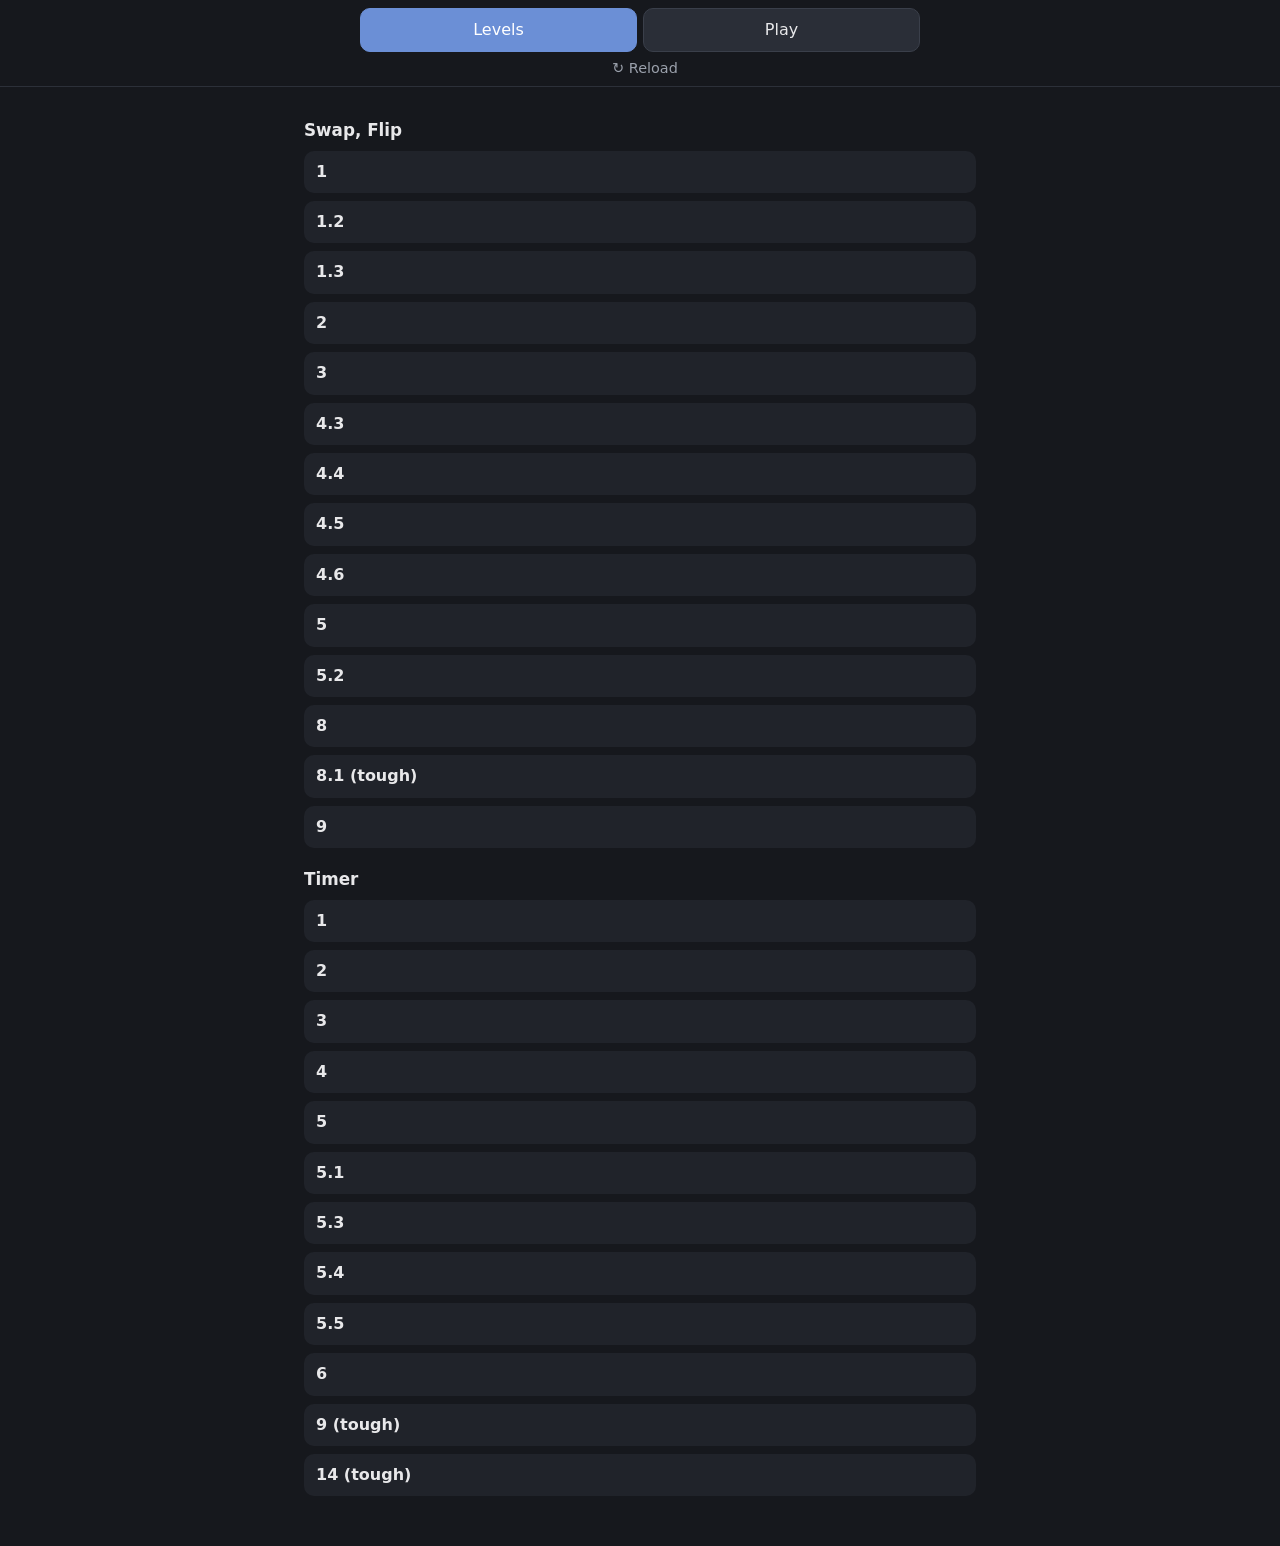
==== commit 9a17603f: "split the flip animation into separately tunable parts and show the sliders under the hand Press, li" ====
--- a/play/index.html
+++ b/play/index.html
@@ -15,7 +15,7 @@
     <button class="tab" data-tab="levels">Levels</button>
     <button class="tab" data-tab="play">Play</button>
   </nav>
-  <div class="current"><span id="current-name"></span><button id="tune-toggle" class="reload">Anim</button><button id="reload" class="reload">↻ Reload</button></div>
+  <div class="current"><span id="current-name"></span><button id="reload" class="reload">↻ Reload</button></div>
 </header>
 
 <main>
--- a/editor/editor.css
+++ b/editor/editor.css
@@ -191,30 +191,67 @@
     repeating-linear-gradient(45deg, #ffffff12 0 9.06cqw, transparent 9.06cqw 18.12cqw);
 }
 
-/* flip: pushed in over the first 31%, the light spreads from 23% on (ease-out) and the glow fades in as it reaches the edges;
-   unflip runs the other way. then the face bobs: a damped wobble on its own `translate`, so it adds to the press.
-   --flip-ms, --bob-start and --bob-ms are also read by board.js (flipDuration), so keep them in ms */
+/* flip: the face is pushed in, the light spreads from the centre (the base's orange edge fades in with it) and the glow fades in
+   as it reaches the edges, then the face bobs: a damped wobble on its own `translate`, so it adds to the press. unflip runs the other way.
+   each part has its own start, length and easing, for flipping and for unflipping (-off).
+   the -start and -ms variables are also read by board.js (flipDuration), so keep them in ms */
 :root {
   --press: 8.333%;
-  --flip-ms: 700ms;
+  --press-start: 0ms;
+  --press-ms: 217ms;
+  --press-ease: cubic-bezier(.3, 0, .2, 1);
+  --light-start: 161ms;
+  --light-ms: 539ms;
+  --light-ease: cubic-bezier(.33, 1, .68, 1);
+  --glow-start: 315ms;
+  --glow-ms: 245ms;
   --bob-start: 450ms;
   --bob-ms: 450ms;
   --bob-amp: 2.5cqh;
+  --press-start-off: 280ms;
+  --press-ms-off: 280ms;
+  --press-ease-off: cubic-bezier(.3, 0, .2, 1.3);
+  --light-start-off: 0ms;
+  --light-ms-off: 315ms;
+  --light-ease-off: cubic-bezier(.32, 0, .67, 0);
+  --glow-start-off: 0ms;
+  --glow-ms-off: 210ms;
+  --bob-start-off: 450ms;
+  --bob-ms-off: 450ms;
   --bob-amp-off: 1.5cqh;
   --bob-damp: .4;
   --bob-name: bob-2;
 }
+.tile.anim-on {
+  --p-start: var(--press-start); --p-ms: var(--press-ms); --p-ease: var(--press-ease);
+  --l-start: var(--light-start); --l-ms: var(--light-ms); --l-ease: var(--light-ease);
+  --g-start: var(--glow-start); --g-ms: var(--glow-ms);
+  --b-start: var(--bob-start); --b-ms: var(--bob-ms); --bob-a: var(--bob-amp);
+}
+.tile.anim-off {
+  --p-start: var(--press-start-off); --p-ms: var(--press-ms-off); --p-ease: var(--press-ease-off);
+  --l-start: var(--light-start-off); --l-ms: var(--light-ms-off); --l-ease: var(--light-ease-off);
+  --g-start: var(--glow-start-off); --g-ms: var(--glow-ms-off);
+  --b-start: var(--bob-start-off); --b-ms: var(--bob-ms-off); --bob-a: var(--bob-amp-off);
+}
 .tile:is(.anim-on, .anim-off) :is(.face, .light, .glow),
+.tile:is(.anim-on, .anim-off) .base::after { animation-fill-mode: both; }
+.tile:is(.anim-on, .anim-off) .face {
+  animation-duration: var(--p-ms), var(--b-ms);
+  animation-delay: calc(var(--anim-delay, 0ms) + var(--p-start)), calc(var(--anim-delay, 0ms) + var(--b-start));
+  animation-timing-function: var(--p-ease), linear;
+}
+.tile:is(.anim-on, .anim-off) .light,
 .tile:is(.anim-on, .anim-off) .base::after {
-  animation-duration: var(--flip-ms);
-  animation-delay: var(--anim-delay, 0ms);
-  animation-fill-mode: both;
-}
-.tile.anim-on .face { --bob-a: var(--bob-amp); }
-.tile.anim-off .face { --bob-a: var(--bob-amp-off); }
-.tile:is(.anim-on, .anim-off) .face {
-  animation-duration: var(--flip-ms), var(--bob-ms);
-  animation-delay: var(--anim-delay, 0ms), calc(var(--anim-delay, 0ms) + var(--bob-start));
+  animation-duration: var(--l-ms);
+  animation-delay: calc(var(--anim-delay, 0ms) + var(--l-start));
+  animation-timing-function: var(--l-ease);
+}
+.tile:is(.anim-on, .anim-off) .base::after { animation-timing-function: linear; }
+.tile:is(.anim-on, .anim-off) .glow {
+  animation-duration: var(--g-ms);
+  animation-delay: calc(var(--anim-delay, 0ms) + var(--g-start));
+  animation-timing-function: linear;
 }
 .tile.anim-on .base::after { animation-name: base-on; }
 .tile.anim-on .face { animation-name: press-in, var(--bob-name); }
@@ -224,14 +261,14 @@
 .tile.anim-off .face { animation-name: press-out, var(--bob-name); }
 .tile.anim-off .light { animation-name: light-off; }
 .tile.anim-off .glow { animation-name: glow-off; }
-@keyframes press-in {
-  0% { transform: translateY(0); animation-timing-function: cubic-bezier(.3, 0, .2, 1); }
-  31%, 100% { transform: translateY(var(--press)); }
-}
-@keyframes press-out {
-  0%, 40% { transform: translateY(var(--press)); animation-timing-function: cubic-bezier(.3, 0, .2, 1.3); }
-  80%, 100% { transform: translateY(0); }
-}
+@keyframes press-in { from { transform: translateY(0); } to { transform: translateY(var(--press)); } }
+@keyframes press-out { from { transform: translateY(var(--press)); } to { transform: translateY(0); } }
+@keyframes base-on { from { opacity: 0; } to { opacity: 1; } }
+@keyframes base-off { from { opacity: 1; } to { opacity: 0; } }
+@keyframes light-on { from { transform: scale(0); } to { transform: scale(1); } }
+@keyframes light-off { from { transform: scale(1); } to { transform: scale(0); } }
+@keyframes glow-on { from { opacity: 0; } to { opacity: 1; } }
+@keyframes glow-off { from { opacity: 1; } to { opacity: 0; } }
 /* first up, then down, each swing --bob-damp times the last */
 @keyframes bob-1 {
   0% { translate: 0 0; animation-timing-function: ease-out; }
@@ -250,30 +287,6 @@
   45% { translate: 0 calc(var(--bob-a) * var(--bob-damp)); animation-timing-function: ease-in-out; }
   72% { translate: 0 calc(-1 * var(--bob-a) * var(--bob-damp) * var(--bob-damp)); animation-timing-function: ease-in-out; }
   100% { translate: 0 0; }
-}
-@keyframes base-on {
-  0%, 23% { opacity: 0; }
-  75%, 100% { opacity: 1; }
-}
-@keyframes base-off {
-  0% { opacity: 1; }
-  45%, 100% { opacity: 0; }
-}
-@keyframes light-on {
-  0%, 23% { transform: scale(0); animation-timing-function: cubic-bezier(.33, 1, .68, 1); }
-  100% { transform: scale(1); }
-}
-@keyframes light-off {
-  0% { transform: scale(1); animation-timing-function: cubic-bezier(.32, 0, .67, 0); }
-  45%, 100% { transform: scale(0); }
-}
-@keyframes glow-on {
-  0%, 45% { opacity: 0; }
-  80%, 100% { opacity: 1; }
-}
-@keyframes glow-off {
-  0% { opacity: 1; }
-  30%, 100% { opacity: 0; }
 }
 @media (prefers-reduced-motion: reduce) {
   .tile *, .tile *::after { animation: none !important; }
--- a/play/tune.css
+++ b/play/tune.css
@@ -1,23 +1,10 @@
-/* Temporary: the flip animation tuning panel (tune.js). */
-#tune {
-  position: fixed;
-  right: 8px;
-  z-index: 6;
-  width: min(360px, calc(100vw - 16px));
-  max-height: 55dvh;
-  overflow-y: auto;
-  padding: 10px 12px;
-  border: 1px solid #2c3039;
-  border-radius: 10px;
-  background: #20232af2;
-  font-size: .85rem;
-}
-#tune[hidden] { display: none; }
-.tune-top { display: flex; align-items: center; gap: 12px; margin-bottom: 6px; }
-#tune-sample { display: block; position: static; width: 64px; height: 64px; margin: 0; flex: none; cursor: pointer; }
-#tune-sample .cell { width: 100%; height: 100%; }
-.tune-hint { color: var(--muted); }
-.tune-row { display: grid; grid-template-columns: 8.5em 1fr 3.2em; align-items: center; gap: 8px; min-height: 30px; }
+/* Temporary: the flip animation sliders under the hand (tune.js). */
+#tune { margin: 12px 0; font-size: .85rem; }
+.screen:not(.active) + #tune { display: none; }
+#tune fieldset { margin: 0 0 10px; padding: 6px 10px 8px; border: 1px solid #2c3039; border-radius: 10px; background: var(--panel); }
+#tune legend { padding: 0 4px; font-weight: 600; }
+.tune-row { display: grid; grid-template-columns: 9.5em 1fr 3.2em; align-items: center; gap: 8px; min-height: 32px; }
 .tune-row input { width: 100%; min-height: 0; }
+.tune-row select { grid-column: 2 / span 2; min-height: 30px; }
 .tune-row output { text-align: right; font-variant-numeric: tabular-nums; }
-.tune-buttons { display: flex; gap: 8px; margin-top: 8px; }
+.tune-buttons { display: flex; gap: 8px; }
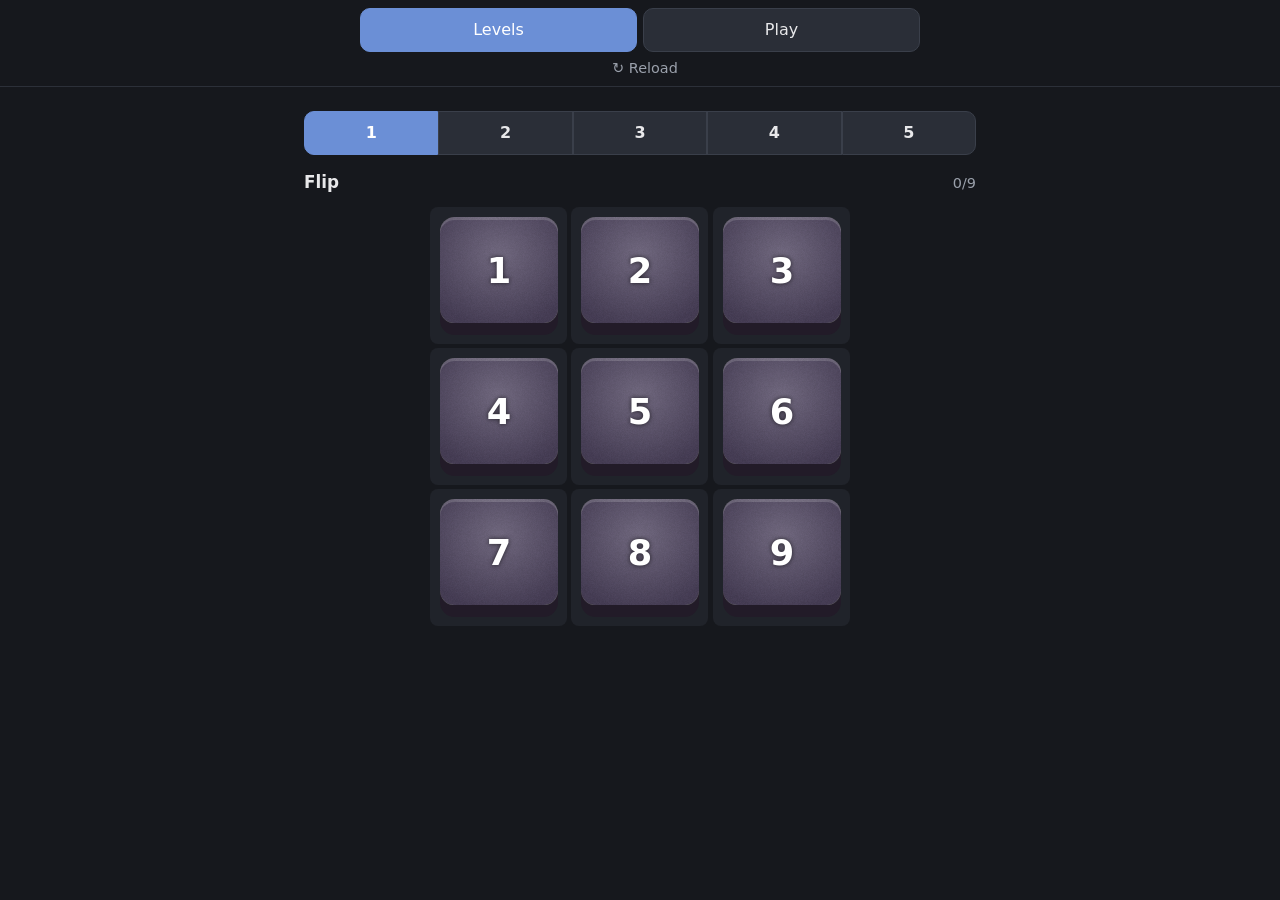
==== commit d61f3944: "fit the tester's play screen to every viewport without scrolling The status row overflowed narrow ph" ====
--- a/play/index.html
+++ b/play/index.html
@@ -7,7 +7,6 @@
 <title>Card Game Testing</title>
 <link rel="stylesheet" href="../editor/editor.css">
 <link rel="stylesheet" href="play.css">
-<link rel="stylesheet" href="tune.css">
 </head>
 <body>
 <header class="top">
@@ -29,9 +28,9 @@
     <div class="row status">
       <span id="play-status"></span>
       <span class="play-buttons">
-        <button id="play-undo" aria-label="Undo">↶ Undo</button>
-        <button id="play-redo" aria-label="Redo">↷ Redo</button>
-        <button id="play-reset">Reset</button>
+        <button id="play-undo" aria-label="Undo"><span class="icon">↶</span> <span class="label">Undo</span></button>
+        <button id="play-redo" aria-label="Redo"><span class="icon">↷</span> <span class="label">Redo</span></button>
+        <button id="play-reset" aria-label="Reset"><span class="icon">↺</span> <span class="label">Reset</span></button>
       </span>
     </div>
     <div id="play-error" class="validation bad" hidden></div>
@@ -49,6 +48,5 @@
 
 <script src="../editor/reload.js"></script>
 <script type="module" src="play.js"></script>
-<script type="module" src="tune.js"></script>
 </body>
 </html>
--- a/editor/editor.css
+++ b/editor/editor.css
@@ -41,7 +41,9 @@
   touch-action: manipulation;
 }
 
-button:active { filter: brightness(1.25); }
+/* buttons press like the tiles: a quick dip while held */
+button:not(.card) { transition: transform var(--btn-ms) ease-out, filter var(--btn-ms) ease-out; }
+button:not(.card):active { filter: brightness(1.25); transform: scale(.96); }
 button.primary { background: var(--accent); border-color: var(--accent); color: #fff; }
 button.danger { color: var(--bad); }
 button.small { min-height: 36px; min-width: 36px; padding: 0 8px; }
@@ -115,16 +117,21 @@
 }
 
 .board {
+  --gap: 4px;
+  position: relative;
   display: grid;
-  gap: 4px;
+  gap: var(--gap);
   margin: 12px auto;
   width: 100%;
   max-width: min(100%, 520px);
   touch-action: manipulation;
   user-select: none;
   -webkit-user-select: none;
-}
-
+  transition: opacity .5s ease-out;
+}
+.board.over { opacity: .8; }
+
+/* the padding is 7% of the cell's width on every side, so the tile is .86 of the cell (the swap slide relies on that) */
 .cell {
   position: relative;
   aspect-ratio: 1;
@@ -134,6 +141,8 @@
   container-type: inline-size;
   cursor: pointer;
 }
+.cell.swap-over { z-index: 2; }
+.cell.swap-under { z-index: 1; }
 
 /* a tile is a key: the face sits on a base and is pushed in (by 12/160 of the tile) and lit when flipped.
    only transform and opacity animate, so phones can run the flip on the GPU */
@@ -155,7 +164,8 @@
   inset: 0 0 10% 0;
   border-radius: var(--round);
   clip-path: inset(0 round var(--round));
-  background: linear-gradient(#ffffff2e 0 2.8%, transparent 2.8%), var(--face);
+  background: var(--face);
+  box-shadow: inset 0 2.5cqw #ffffff2e;
 }
 .tile.nf .face { --face: #3b3447; }
 .tile.flipped .face { transform: translateY(var(--press)); }
@@ -172,17 +182,29 @@
   background: var(--flipped);
   transform: scale(0);
 }
-.grain, .shade, .glow { position: absolute; inset: 0; }
-.grain { background: url("grain.png") 0 0 / 100% auto no-repeat; mix-blend-mode: overlay; }
+.grain, .shade, .glow, .flash { position: absolute; inset: 0; }
+/* a white sheen over the face, shown only by the win wave */
+.flash { background: #fff; opacity: 0; }
+/* the grain is noise drawn at one texture pixel per device pixel (grain.js), shown unscaled and unsmoothed so it stays sharp;
+   --gx/--gy (grainSpot) pick a different part of it for each tile */
+.grain {
+  background: var(--grain-img, none) var(--gx, 0) var(--gy, 0) / var(--grain-size, 512px) repeat;
+  image-rendering: pixelated;
+  mix-blend-mode: overlay;
+}
 .shade { background: radial-gradient(70% 70% at 50% 35%, #ffffff2e, #00000024); }
-/* the lit face's dark top edge and inner glow */
+/* the lit face's dark top edge (an inset shadow, so it follows the rounded corners like in the svg) and inner glow */
 .glow {
   border-radius: var(--round);
-  background: linear-gradient(#0000002e 0 3.5%, transparent 3.5%);
-  box-shadow: inset 0 0 6cqw 2cqw #ffffff59;
+  box-shadow: inset 0 0 6cqw 2cqw #ffffff59, inset 0 3.125cqw #0000002e;
   opacity: 0;
 }
 .tile.flipped .light { transform: none; }
+/* a three-state tile's half step lights a smaller disc; its two pips show how far along it is */
+.tile.half .light { transform: scale(.5); }
+.pips { position: absolute; top: 8%; right: 9%; display: flex; gap: 4cqw; }
+.pips i { width: 9cqw; height: 9cqw; border-radius: 50%; box-shadow: inset 0 0 0 1.6cqw #ffffffb0; }
+.tile.half .pips i:first-child, .tile.flipped .pips i { background: #fff; }
 .tile.flipped .glow { opacity: 1; }
 .tile.ns .grain { display: none; }
 .tile.ns .shade {
@@ -192,53 +214,53 @@
 }
 
 /* flip: the face is pushed in, the light spreads from the centre (the base's orange edge fades in with it) and the glow fades in
-   as it reaches the edges, then the face bobs: a damped wobble on its own `translate`, so it adds to the press. unflip runs the other way.
+   as it reaches the edges, then the face recoils like a button: it travels on deeper, springs back a little past its resting depth and settles,
+   on its own `translate`, so it adds to the press. unflip runs the other way: the face springs up past its rest, dips back a little and settles.
    each part has its own start, length and easing, for flipping and for unflipping (-off).
    the -start and -ms variables are also read by board.js (flipDuration), so keep them in ms */
 :root {
   --press: 8.333%;
   --press-start: 0ms;
-  --press-ms: 217ms;
-  --press-ease: cubic-bezier(.3, 0, .2, 1);
-  --light-start: 161ms;
-  --light-ms: 539ms;
-  --light-ease: cubic-bezier(.33, 1, .68, 1);
-  --glow-start: 315ms;
-  --glow-ms: 245ms;
-  --bob-start: 450ms;
-  --bob-ms: 450ms;
-  --bob-amp: 2.5cqh;
-  --press-start-off: 280ms;
-  --press-ms-off: 280ms;
-  --press-ease-off: cubic-bezier(.3, 0, .2, 1.3);
-  --light-start-off: 0ms;
-  --light-ms-off: 315ms;
+  --press-ms: 180ms;
+  --press-ease: cubic-bezier(.32, 0, .67, 0);
+  --light-start: 70ms;
+  --light-ms: 300ms;
+  --light-ease: cubic-bezier(.32, 0, .67, 0);
+  --glow-start: 110ms;
+  --glow-ms: 170ms;
+  --recoil-start: 180ms;
+  --recoil-ms: 440ms;
+  --recoil-depth: 2cqh;
+  --press-start-off: 60ms;
+  --press-ms-off: 230ms;
+  --press-ease-off: cubic-bezier(.32, 0, .67, 0);
+  --light-start-off: 90ms;
+  --light-ms-off: 330ms;
   --light-ease-off: cubic-bezier(.32, 0, .67, 0);
-  --glow-start-off: 0ms;
+  --glow-start-off: 180ms;
   --glow-ms-off: 210ms;
-  --bob-start-off: 450ms;
-  --bob-ms-off: 450ms;
-  --bob-amp-off: 1.5cqh;
-  --bob-damp: .4;
-  --bob-name: bob-2;
+  --recoil-start-off: 290ms;
+  --recoil-ms-off: 320ms;
+  --recoil-depth-off: -1cqh;
+  --recoil-back: .35;
 }
 .tile.anim-on {
   --p-start: var(--press-start); --p-ms: var(--press-ms); --p-ease: var(--press-ease);
   --l-start: var(--light-start); --l-ms: var(--light-ms); --l-ease: var(--light-ease);
   --g-start: var(--glow-start); --g-ms: var(--glow-ms);
-  --b-start: var(--bob-start); --b-ms: var(--bob-ms); --bob-a: var(--bob-amp);
+  --r-start: var(--recoil-start); --r-ms: var(--recoil-ms); --r-depth: var(--recoil-depth);
 }
 .tile.anim-off {
   --p-start: var(--press-start-off); --p-ms: var(--press-ms-off); --p-ease: var(--press-ease-off);
   --l-start: var(--light-start-off); --l-ms: var(--light-ms-off); --l-ease: var(--light-ease-off);
   --g-start: var(--glow-start-off); --g-ms: var(--glow-ms-off);
-  --b-start: var(--bob-start-off); --b-ms: var(--bob-ms-off); --bob-a: var(--bob-amp-off);
+  --r-start: var(--recoil-start-off); --r-ms: var(--recoil-ms-off); --r-depth: var(--recoil-depth-off);
 }
 .tile:is(.anim-on, .anim-off) :is(.face, .light, .glow),
 .tile:is(.anim-on, .anim-off) .base::after { animation-fill-mode: both; }
 .tile:is(.anim-on, .anim-off) .face {
-  animation-duration: var(--p-ms), var(--b-ms);
-  animation-delay: calc(var(--anim-delay, 0ms) + var(--p-start)), calc(var(--anim-delay, 0ms) + var(--b-start));
+  animation-duration: var(--p-ms), var(--r-ms);
+  animation-delay: calc(var(--anim-delay, 0ms) + var(--p-start)), calc(var(--anim-delay, 0ms) + var(--r-start));
   animation-timing-function: var(--p-ease), linear;
 }
 .tile:is(.anim-on, .anim-off) .light,
@@ -254,42 +276,209 @@
   animation-timing-function: linear;
 }
 .tile.anim-on .base::after { animation-name: base-on; }
-.tile.anim-on .face { animation-name: press-in, var(--bob-name); }
+.tile.anim-on .face { animation-name: press-in, recoil; }
 .tile.anim-on .light { animation-name: light-on; }
 .tile.anim-on .glow { animation-name: glow-on; }
 .tile.anim-off .base::after { animation-name: base-off; }
-.tile.anim-off .face { animation-name: press-out, var(--bob-name); }
+.tile.anim-off .face { animation-name: press-out, recoil; }
 .tile.anim-off .light { animation-name: light-off; }
 .tile.anim-off .glow { animation-name: glow-off; }
 @keyframes press-in { from { transform: translateY(0); } to { transform: translateY(var(--press)); } }
 @keyframes press-out { from { transform: translateY(var(--press)); } to { transform: translateY(0); } }
 @keyframes base-on { from { opacity: 0; } to { opacity: 1; } }
 @keyframes base-off { from { opacity: 1; } to { opacity: 0; } }
-@keyframes light-on { from { transform: scale(0); } to { transform: scale(1); } }
-@keyframes light-off { from { transform: scale(1); } to { transform: scale(0); } }
+/* --l-from/--l-to (set by renderCell) let a three-state tile's light grow or shrink between 0, .5 and 1 */
+@keyframes light-on { from { transform: scale(var(--l-from, 0)); } to { transform: scale(var(--l-to, 1)); } }
+@keyframes light-off { from { transform: scale(var(--l-from, 1)); } to { transform: scale(var(--l-to, 0)); } }
+/* to or from half without being lit: only the light grows or shrinks */
+.tile.anim-half .light {
+  animation: light-on var(--light-ms) var(--light-ease) calc(var(--anim-delay, 0ms) + var(--light-start)) both;
+}
 @keyframes glow-on { from { opacity: 0; } to { opacity: 1; } }
 @keyframes glow-off { from { opacity: 1; } to { opacity: 0; } }
-/* first up, then down, each swing --bob-damp times the last */
-@keyframes bob-1 {
-  0% { translate: 0 0; animation-timing-function: ease-out; }
-  40% { translate: 0 calc(-1 * var(--bob-a)); animation-timing-function: ease-in-out; }
+/* past the rest position by --r-depth (down when positive), back the other way by --recoil-back of that, then settle */
+@keyframes recoil {
+  0% { translate: 0 0; animation-timing-function: cubic-bezier(.2, .6, .4, 1); }
+  30% { translate: 0 var(--r-depth); animation-timing-function: ease-in-out; }
+  65% { translate: 0 calc(-1 * var(--r-depth) * var(--recoil-back)); animation-timing-function: ease-in-out; }
   100% { translate: 0 0; }
 }
-@keyframes bob-2 {
-  0% { translate: 0 0; animation-timing-function: ease-out; }
-  25% { translate: 0 calc(-1 * var(--bob-a)); animation-timing-function: ease-in-out; }
-  60% { translate: 0 calc(var(--bob-a) * var(--bob-damp)); animation-timing-function: ease-in-out; }
+
+/* the other board animations. all of them are transforms and opacity on layers that are drawn once (the marching dashes are the one exception),
+   so a 5-8 year old phone runs them; each has its start, length and easing on :root for the Animations panel */
+:root {
+  --link-delay: 70ms;
+  --tap-ms: 260ms;
+  --tap-depth: 4%;
+  --ring-ms: 220ms;
+  --ring-ease: cubic-bezier(.2, .7, .3, 1);
+  --ring-scale: 1.06;
+  --swap-ms: 420ms;
+  --swap-ease: cubic-bezier(.55, 0, .1, 1);
+  --swap-lift: 1.08;
+  --swap-sink: .94;
+  --tick-start: 120ms;
+  --tick-ms: 320ms;
+  --tick-ease: cubic-bezier(.2, 1.2, .4, 1);
+  --lock-hold: 450ms;
+  --win-start: 300ms;
+  --win-stagger: 90ms;
+  --win-ms: 600ms;
+  --win-swell: 1.03;
+  --win-flash: .35;
+  --wash-opacity: .28;
+  --burn-ms: 900ms;
+  --burn-ease: cubic-bezier(.4, 0, .6, 1);
+  --intro-ms: 320ms;
+  --intro-stagger: 40ms;
+  --intro-scale: .9;
+  --intro-ease: cubic-bezier(.2, .9, .3, 1.15);
+  --shake-ms: 360ms;
+  --card-ms: 200ms;
+  --card-ease: cubic-bezier(.3, 1.3, .5, 1);
+  --card-lift: -6px;
+  --deal-ms: 360ms;
+  --deal-ease: cubic-bezier(.2, .9, .3, 1.1);
+  --deal-stagger: 45ms;
+  --fly-ms: 380ms;
+  --fly-ease: cubic-bezier(.5, 0, .85, .45);
+  --return-ms: 260ms;
+  --played-ms: 320ms;
+  --settle-start: 450ms;
+  --settle-ms: 500ms;
+  --text-ms: 220ms;
+  --btn-ms: 120ms;
+}
+/* tapping a tile presses it like a button: a newly picked tile (.press, which board.js adds only while the tile isn't flipping and takes
+   off again after --tap-ms, so the press can't start late when a flip's classes come off), and a picked tile that a flip left unchanged (dud) */
+.cell.press .face,
+.tile.dud .face {
+  animation: tap-press var(--tap-ms) both;
+  animation-delay: var(--step-delay, 0ms);
+}
+@keyframes tap-press {
+  0% { translate: 0 0; animation-timing-function: cubic-bezier(.2, .6, .4, 1); }
+  40% { translate: 0 var(--tap-depth); animation-timing-function: ease-in-out; }
   100% { translate: 0 0; }
 }
-@keyframes bob-3 {
-  0% { translate: 0 0; animation-timing-function: ease-out; }
-  18% { translate: 0 calc(-1 * var(--bob-a)); animation-timing-function: ease-in-out; }
-  45% { translate: 0 calc(var(--bob-a) * var(--bob-damp)); animation-timing-function: ease-in-out; }
-  72% { translate: 0 calc(-1 * var(--bob-a) * var(--bob-damp) * var(--bob-damp)); animation-timing-function: ease-in-out; }
-  100% { translate: 0 0; }
-}
+/* swapped tiles slide into each other's cell, the first pick lifting over the other, which sinks a little.
+   the slide starts a cell pitch away: the tile's own width is .86 of the cell (see .cell), plus the board's gap */
+.tile.swap {
+  animation: swap-move var(--swap-ms) var(--swap-ease) both, swap-lift var(--swap-ms) ease-in-out both;
+  animation-delay: var(--step-delay, 0ms);
+}
+.tile.swap.over { --swap-scale: var(--swap-lift); }
+.tile.swap.under { --swap-scale: var(--swap-sink); }
+@keyframes swap-move {
+  from { transform: translate(calc(var(--dx) * (100% / .86 + var(--gap))), calc(var(--dy) * (100% / .86 + var(--gap)))); }
+  to { transform: none; }
+}
+@keyframes swap-lift { 50% { scale: var(--swap-scale); } }
+/* a timer that changed pops its number in (bigger when it reaches 0 and the tile is ready) */
+.counter.tick {
+  animation: tick var(--tick-ms) var(--tick-ease) both;
+  animation-delay: calc(var(--step-delay, 0ms) + var(--tick-start));
+}
+.counter.tick.ready { --tick-scale: 1.6; }
+@keyframes tick { from { scale: var(--tick-scale, 1.3); opacity: .3; } }
+/* the tiles a play used show the lock ring for a moment (it pops in if it wasn't showing), then it fades */
+.cell.locked .ring.lock {
+  display: block;
+  animation: fade-out var(--lock-ms) ease-out both;
+  animation-delay: calc(var(--step-delay, 0ms) + var(--lock-hold));
+}
+.cell.locked.lock-in .ring.lock {
+  animation: pop var(--pop-ms) var(--pop-ease) both, fade-out var(--lock-ms) ease-out both;
+  animation-delay: var(--step-delay, 0ms), calc(var(--step-delay, 0ms) + var(--lock-hold));
+}
+/* winning: a cleansing wash runs out from the board's middle: a soft ring grows over the board, and as it passes each tile
+   the tile swells a little and a white sheen passes over its face, later the farther the tile is from the middle */
+.tile.win,
+.tile.win .flash {
+  animation-duration: var(--win-ms);
+  animation-fill-mode: both;
+  animation-timing-function: ease-in-out;
+  animation-delay: calc(var(--step-delay, 0ms) + var(--win-start) + var(--win-d, 0) * var(--win-stagger));
+}
+.tile.win { animation-name: swell; }
+.tile.win .flash { animation-name: flash; }
+@keyframes swell { 40% { scale: var(--win-swell); } }
+@keyframes flash {
+  0% { opacity: 0; }
+  35% { opacity: var(--win-flash); }
+  100% { opacity: 0; }
+}
+.board { overflow: hidden; }
+.wash {
+  position: absolute;
+  left: 50%;
+  top: 50%;
+  width: 100%;
+  aspect-ratio: 1;
+  translate: -50% -50%;
+  border-radius: 50%;
+  z-index: 3;
+  pointer-events: none;
+  background: radial-gradient(circle, transparent 54%, rgb(255 255 255 / var(--wash-opacity)) 62%, transparent 70%);
+  scale: 0;
+  animation: wash var(--wash-ms, 1000ms) cubic-bezier(.2, .5, .4, 1) both;
+  animation-delay: calc(var(--step-delay, 0ms) + var(--win-start));
+}
+@keyframes wash {
+  0% { scale: 0; opacity: 1; }
+  70% { opacity: 1; }
+  100% { scale: 2.4; opacity: 0; }
+}
+/* a used-up card burns away in its slot: the card is eaten from the bottom up (its clip rises) behind a glowing ember edge.
+   the ember layer is twice the card: clear in its top half, the glowing band in the middle; it slides up by half its height, so the band
+   stays on the rising clip edge. both use --burn-ease */
+.card.burn {
+  overflow: visible;
+  animation: burn-card var(--burn-ms) var(--burn-ease) both;
+}
+.ember {
+  position: absolute;
+  left: -6px;
+  right: -6px;
+  top: -6px;
+  height: calc(200% + 24px);
+  z-index: 3;
+  pointer-events: none;
+  background: linear-gradient(to bottom, transparent 0 45.5%, #fff8dc 47.5%, #ffc24d 48.5%, #ff6a1a 49.5%, #a3240a 51%, #2a0c08 52.5%, #2a0c08 100%);
+  animation: ember var(--burn-ms) var(--burn-ease) both;
+}
+@keyframes ember { from { translate: 0 0; } to { translate: 0 -50%; } }
+@keyframes burn-card {
+  from { clip-path: inset(0 0 0 0 round var(--radius)); }
+  to { clip-path: inset(0 0 100% 0 round var(--radius)); }
+}
+/* a new game: the tiles settle in from the middle outwards and the cards are dealt in */
+.board.intro .tile {
+  animation: intro var(--intro-ms) var(--intro-ease) both;
+  animation-delay: calc(var(--d, 0) * var(--intro-stagger));
+}
+@keyframes intro { from { opacity: 0; transform: scale(var(--intro-scale)); } }
+/* a tile or card that can't be picked shakes its head */
+.cell.shake .tile, .card.shake { animation: shake var(--shake-ms) both; }
+@keyframes shake {
+  0%, 100% { translate: 0 0; }
+  15% { translate: -6px 0; }
+  35% { translate: 5px 0; }
+  55% { translate: -3px 0; }
+  75% { translate: 2px 0; }
+}
+/* a changed status or prompt line slides in; the win line pops */
+.text-in { animation: text-in var(--text-ms) ease-out; }
+@keyframes text-in { from { opacity: .2; translate: 0 -4px; } }
+#play-status.won.text-in { animation: pop-in 500ms var(--pop-ease); }
+.row.prompt button:not([hidden]) { animation: pop-in var(--text-ms) var(--card-ease); }
+@keyframes pop-in { from { scale: .8; opacity: 0; } }
+
 @media (prefers-reduced-motion: reduce) {
-  .tile *, .tile *::after { animation: none !important; }
+  .tile, .tile *, .tile *::after, .tile::before, .tile::after, .card, .ember, .wash, .hand, .board, .text-in, .row.prompt button, .drag-ghost, .card-fly {
+    animation: none !important;
+    transition: none !important;
+  }
 }
 
 .counter, .link, .order {
@@ -299,9 +488,7 @@
   line-height: 1;
 }
 .counter {
-  top: 50%;
-  left: 50%;
-  transform: translate(-50%, -50%);
+  inset: 0;
   display: flex;
   align-items: center;
   justify-content: center;
@@ -309,6 +496,18 @@
   text-shadow: 0 0 0.15em #000a;
   font-size: min(30cqw, 2.2rem);
   font-weight: 700;
+}
+/* a neighbour timer: four marks pointing at the neighbours whose flips count it down */
+.counter.near::before {
+  content: "";
+  position: absolute;
+  inset: 5%;
+  background:
+    linear-gradient(#fffc, #fffc) 50% 0 / 14cqw 3cqw,
+    linear-gradient(#fffc, #fffc) 50% 100% / 14cqw 3cqw,
+    linear-gradient(#fffc, #fffc) 0 50% / 3cqw 14cqw,
+    linear-gradient(#fffc, #fffc) 100% 50% / 3cqw 14cqw;
+  background-repeat: no-repeat;
 }
 .link { bottom: 4%; left: 6%; padding: 2px 4px; border-radius: 4px; color: #fff; }
 .order {
@@ -321,9 +520,6 @@
 }
 
 .face::after { content: ""; position: absolute; inset: 0; border-radius: inherit; pointer-events: none; z-index: 1; }
-.cell.candidate .face::after { box-shadow: inset 0 0 0 9px var(--candidate); }
-.cell.targeting .face::after { box-shadow: inset 0 0 0 9px var(--targeting); }
-.cell.picked .face::after,
 .cell.coord-on .face::after { box-shadow: inset 0 0 0 12px var(--picked); }
 .board.swipe { touch-action: none; }
 .board.dragging {
@@ -331,23 +527,59 @@
   outline-offset: 4px;
   border-radius: 8px;
 }
-.board.dragging .cell.targeting .face::after { box-shadow: inset 0 0 0 9px color-mix(in srgb, var(--targeting) calc(var(--drag, 0) * 100%), transparent); }
-.board.dragging .cell.preview .tile::before { opacity: calc(var(--drag, 0) * .6); }
-.board.dragging .cell.preview-outline .tile::before,
-.board.dragging .cell.blocked .tile::after { opacity: var(--drag, 0); }
-
-.cell.preview .tile::before,
-.cell.preview-outline .tile::before {
+/* tile outlines (art/outlines): a 126/110 rounded rect around the tile. a tile the card can act on gets marching dashes (.ring.valid),
+   a picked tile a solid glowing line (.ring.lock) that pops in once when picked (.lock-in) while the dashes fade out */
+:root {
+  --outline: #ffffff;
+  --ants-ms: 2800ms;
+  --lock-ms: 300ms;
+  --lock-ease: cubic-bezier(.3, 1.4, .5, 1);
+  --pop-ms: 350ms;
+  --pop-ease: cubic-bezier(.3, 1.6, .5, 1);
+  --pop-scale: 1.18;
+}
+.ring {
+  display: none;
+  position: absolute;
+  inset: calc(-8 / 110 * 100cqw);
+  z-index: 2;
+  overflow: visible;
+  pointer-events: none;
+}
+.ring rect { fill: none; stroke: var(--outline); }
+/* the marching dashes repaint every frame (not transform or opacity); their own layer keeps that to the thin outline, about 7x cheaper.
+   an outline fades in as it appears (not while a drag fades them in itself through --drag) */
+.ring.valid { will-change: transform; animation: ring-in var(--ring-ms) var(--ring-ease) both; }
+.board.dragging .ring.valid { animation: none; }
+@keyframes ring-in { from { opacity: 0; transform: scale(var(--ring-scale)); } }
+.ring.valid rect { stroke-width: 3; stroke-opacity: .75; stroke-dasharray: 12 9; animation: ants var(--ants-ms) linear infinite; }
+.ring.lock rect { stroke-width: 5; filter: drop-shadow(0 0 7px var(--outline)); }
+.cell:is(.candidate, .targeting, .preview, .preview-outline) .ring.valid,
+.cell.picked .ring.lock,
+.cell.picked.lock-in .ring.valid { display: block; }
+.cell.picked.lock-in .ring.valid { animation: fade-out var(--lock-ms) var(--lock-ease) both; }
+.cell.picked.lock-in .ring.lock { animation: pop var(--pop-ms) var(--pop-ease) both; }
+@keyframes ants { to { stroke-dashoffset: -42; } }
+@keyframes pop { from { transform: scale(var(--pop-scale)); opacity: 0; } }
+@keyframes fade-out { to { opacity: 0; } }
+/* a flip's preview also fills the tile with the colour it will flip to */
+.cell.preview .tile::before {
   content: "";
   z-index: 2;
   position: absolute;
   inset: 0;
-  border: 4px dashed #fff;
-  border-radius: inherit;
+  border-radius: var(--round);
+  background: color-mix(in srgb, var(--flipped) 60%, transparent);
   pointer-events: none;
 }
-.cell.preview .tile::before { background: var(--flipped); opacity: .6; }
-.cell.preview .tile.flipped::before { background: var(--tile); }
+.cell.preview .tile.flipped::before { background: color-mix(in srgb, var(--tile) 60%, transparent); }
+.cell.preview .tile.three:not(.flipped, .half)::before {
+  background: radial-gradient(circle at 50% 45%, color-mix(in srgb, var(--flipped) 60%, transparent) 33cqw, transparent 34cqw);
+}
+.board.dragging .cell .tile::before,
+.board.dragging .cell .ring,
+.board.dragging .cell.blocked .tile::after { opacity: var(--drag, 0); }
+
 .cell.blocked .tile::after {
   content: "✕";
   z-index: 2;
@@ -363,12 +595,6 @@
   pointer-events: none;
 }
 
-.shake { animation: shake .3s; }
-@keyframes shake {
-  25% { translate: -6px 0; }
-  75% { translate: 6px 0; }
-}
-
 .validation { padding: 10px 12px; border-radius: var(--radius); background: var(--panel); font-size: .92rem; }
 .validation.good { color: var(--good); }
 .validation.bad { color: var(--bad); }
@@ -415,7 +641,10 @@
   justify-content: safe center;
   margin-top: 4px;
   padding: 14px 4px 8px;
-}
+  transition: opacity var(--settle-ms) ease-out var(--settle-start), translate var(--settle-ms) ease-out var(--settle-start);
+}
+/* the hand goes quiet once the level is won or the plays are used up */
+.hand.done { opacity: .55; translate: 0 4px; }
 .card {
   --effect: #555;
   position: relative;
@@ -431,10 +660,12 @@
   /* a key like the tiles: grainy purple face on a dark base edge */
   background:
     radial-gradient(80% 60% at 50% 40%, #ffffff1f, #00000024),
-    url("grain.png"),
+    var(--grain-img, none),
     var(--tile);
-  background-size: auto, 100% auto, auto;
-  background-repeat: no-repeat;
+  background-position: 0 0, var(--gx, 0) var(--gy, 0), 0 0;
+  background-size: auto, var(--grain-size, 512px), auto;
+  image-rendering: pixelated;
+  background-repeat: no-repeat, repeat, no-repeat;
   background-blend-mode: normal, overlay, normal;
   box-shadow: 0 5px 0 #221b28;
   color: #fff;
@@ -443,6 +674,7 @@
   text-align: center;
   border: 6px solid transparent;
   cursor: pointer;
+  transition: transform var(--card-ms) var(--card-ease), border-color 150ms ease-out, opacity 200ms ease-out;
 }
 .card-head {
   display: flex;
@@ -511,9 +743,23 @@
   line-height: 1.5;
 }
 .card.candidate { border-color: var(--candidate); }
-.card.selected { border-color: var(--picked); transform: translateY(-6px); }
-.card.drop-target { border-color: var(--picked); }
-.card.peeking { transform: translateY(-6px) scale(1.04); }
+.card.selected { border-color: var(--picked); transform: translateY(var(--card-lift)); }
+.card.drop-target { border-color: var(--picked); transform: translateY(-3px) scale(1.04); }
+.card.peeking { transform: translateY(var(--card-lift)) scale(1.04); }
+/* the card being dragged stays in its slot, faded, until the ghost comes back or is played */
+.card.drag-source { opacity: .3; transform: scale(.95); }
+/* a card that was just played stamps down from its lifted place; a card new to the hand is dealt in (from below, or from above when
+   an undo brings it back from the board); at a new game the whole hand is dealt in one card after another */
+.card.played { animation: stamp var(--played-ms) ease-out; }
+@keyframes stamp {
+  0% { transform: translateY(var(--card-lift)); }
+  35% { transform: translateY(3px) scale(.96); }
+  100% { transform: none; }
+}
+.card.deal-in,
+.hand.intro .card { animation: deal-in var(--deal-ms) var(--deal-ease) both; }
+.hand.intro .card { animation-delay: calc(var(--i, 0) * var(--deal-stagger)); }
+@keyframes deal-in { from { opacity: 0; transform: translateY(var(--from-y, 24px)) scale(.85); } }
 .hand .card { touch-action: pan-x; user-select: none; -webkit-user-select: none; -webkit-touch-callout: none; }
 .badge {
   position: absolute;
@@ -526,19 +772,33 @@
   font-size: .85rem;
   font-weight: 700;
 }
+/* the ghost follows the finger through its translate; it is picked up with a small grow and tilt, and board.js flies it away on the drop */
 .drag-ghost {
   position: fixed;
+  left: 0;
+  top: 0;
   z-index: 50;
   pointer-events: none;
   opacity: .9;
   transform: translate(-50%, -75%) rotate(-4deg);
   box-shadow: 0 8px 24px #000a;
+  transition: none;
+  animation: ghost-up 160ms ease-out;
+}
+@keyframes ghost-up { from { transform: translate(-50%, -75%) rotate(0deg) scale(.92); opacity: .5; } }
+/* a copy of a card that leaves the hand (board.js flies it into the board or shrinks it away) */
+.card-fly {
+  position: fixed;
+  z-index: 50;
+  margin: 0;
+  pointer-events: none;
+  transition: none;
 }
 
 
 .row.prompt { justify-content: space-between; height: 48px; color: var(--muted); font-size: .95rem; line-height: 1.25; }
 #play-prompt { flex: 1; max-height: 2.5em; overflow: hidden; }
-#play-status { white-space: nowrap; }
+#play-status { white-space: nowrap; display: inline-block; }
 
 #play-status { font-weight: 600; }
 .play-buttons { display: flex; gap: 6px; flex-shrink: 0; }
--- a/play/play.css
+++ b/play/play.css
@@ -1,14 +1,37 @@
-.level-item .done { color: var(--good); font-weight: 600; }
-.level-item.pack-item { cursor: pointer; flex-wrap: nowrap; }
+/* the tester's own layout: the Levels tab is a normal page, the Play screen fills the visible viewport without scrolling */
 
-main:has(#play.active) { padding-bottom: 0; }
-#play.active {
+.pages button { min-height: 44px; font-weight: 600; }
+.page-title { display: flex; justify-content: space-between; align-items: baseline; margin: 16px 0 12px; }
+.page-count { color: var(--muted); font-size: .9rem; font-weight: 400; }
+.level-board { max-width: 420px; }
+
+/* the Play screen: header, then the screen filling the rest of the viewport (vh, then innerHeight from play.js, then dvh where known) */
+body[data-tab="play"] {
   display: flex;
   flex-direction: column;
-  height: calc(100dvh - var(--top-h, 90px) - 16px);
+  height: 100vh;
+  height: var(--vh, 100vh);
+  height: 100dvh;
+  overflow: hidden;
+}
+body[data-tab="play"] .top { flex: none; }
+body[data-tab="play"] main {
+  flex: 1 1 auto;
+  min-height: 0;
+  width: 100%;
+  display: flex;
+  flex-direction: column;
+  padding-bottom: 0;
+  overflow: clip;
+}
+#play.active {
+  flex: 1 1 auto;
+  min-height: 0;
+  display: flex;
+  flex-direction: column;
   align-items: stretch;
 }
-#play > * { flex: none; }
+#play > * { flex: none; min-width: 0; }
 #play > .row { margin: 6px 0; }
 #play .board-area {
   flex: 1 1 0;
@@ -19,7 +42,8 @@
   justify-content: center;
 }
 #play-board {
-  position: static;
+  position: relative;
+  top: auto;
   margin: 0;
   width: min(100cqw, (100cqh - 12px) * var(--cols, 1) / var(--rows, 1));
   max-width: 520px;
@@ -27,10 +51,60 @@
 #play-hand {
   margin: 0 -16px;
   padding: 14px 16px calc(12px + env(safe-area-inset-bottom));
+  justify-content: flex-start;
 }
-#play .play-buttons button { min-height: 40px; padding: 0 10px; }
+/* centre the cards without clipping the first one when they overflow (Safari lacks `safe center`) */
+#play-hand > .card:first-child { margin-left: auto; }
+#play-hand > .card:last-child { margin-right: auto; }
+
+/* the status row must fit the narrowest phones, or the page grows sideways */
+#play .row.status { gap: 8px; }
+#play-status { flex: 1 1 auto; min-width: 0; overflow: hidden; text-overflow: ellipsis; }
+#play .play-buttons button { min-height: 40px; min-width: 40px; padding: 0 10px; white-space: nowrap; }
+@media (max-width: 419px) {
+  #play .play-buttons button { padding: 0 8px; }
+  #play .play-buttons .label { display: none; }
+  #play .play-buttons .icon { font-size: 1.2em; }
+}
+@media (max-width: 359px) {
+  #play .row.prompt { font-size: .82rem; line-height: 1.2; }
+  #play-prompt { max-height: 3.6em; }
+}
+@media (max-width: 319px) {
+  #play .row.status { font-size: .88rem; }
+  #play .play-buttons { gap: 4px; }
+  #play .play-buttons button { min-width: 36px; padding: 0 6px; }
+}
+
+/* short landscape screens (a phone on its side): the board on the left, status, prompt and hand on the right */
+@media (orientation: landscape) and (max-height: 560px) {
+  body[data-tab="play"] .top { display: flex; align-items: center; gap: 12px; padding-top: max(6px, env(safe-area-inset-top)); padding-bottom: 6px; }
+  body[data-tab="play"] .tabs { flex: 1 1 auto; max-width: 320px; margin: 0; }
+  body[data-tab="play"] .current { flex: 1 1 auto; margin: 0; text-align: right; }
+  body[data-tab="play"] main { padding-top: 8px; padding-left: max(16px, env(safe-area-inset-left)); padding-right: max(16px, env(safe-area-inset-right)); }
+  #play.active {
+    display: grid;
+    grid-template-columns: minmax(0, 1fr) minmax(0, 1fr);
+    grid-template-rows: auto auto minmax(0, 1fr) auto;
+    grid-template-areas: "board status" "board error" "board prompt" "board hand";
+    column-gap: 16px;
+    align-items: center;
+  }
+  #play > * { grid-column: auto; }
+  #play > .row.status { grid-area: status; margin: 0; }
+  #play .play-buttons .label { display: none; }
+  #play .play-buttons button { padding: 0 8px; }
+  #play .play-buttons .icon { font-size: 1.2em; }
+  #play > #play-error { grid-area: error; }
+  #play .board-area { grid-area: board; min-height: 0; align-self: stretch; }
+  #play-board { width: min(100cqw, 100cqh * var(--cols, 1) / var(--rows, 1)); }
+  #play > .row.prompt { grid-area: prompt; margin: 0; align-self: end; }
+  #play-hand { grid-area: hand; margin: 0; padding: 14px 4px calc(8px + env(safe-area-inset-bottom)); }
+  #play-empty { grid-column: 1 / -1; }
+}
 
 /* the editor's wide layout splits #play into two columns; the tester keeps one */
 @media (min-width: 900px) {
   main { max-width: 720px; }
+  body[data-tab="play"] main { padding-left: 16px; padding-right: 16px; }
 }
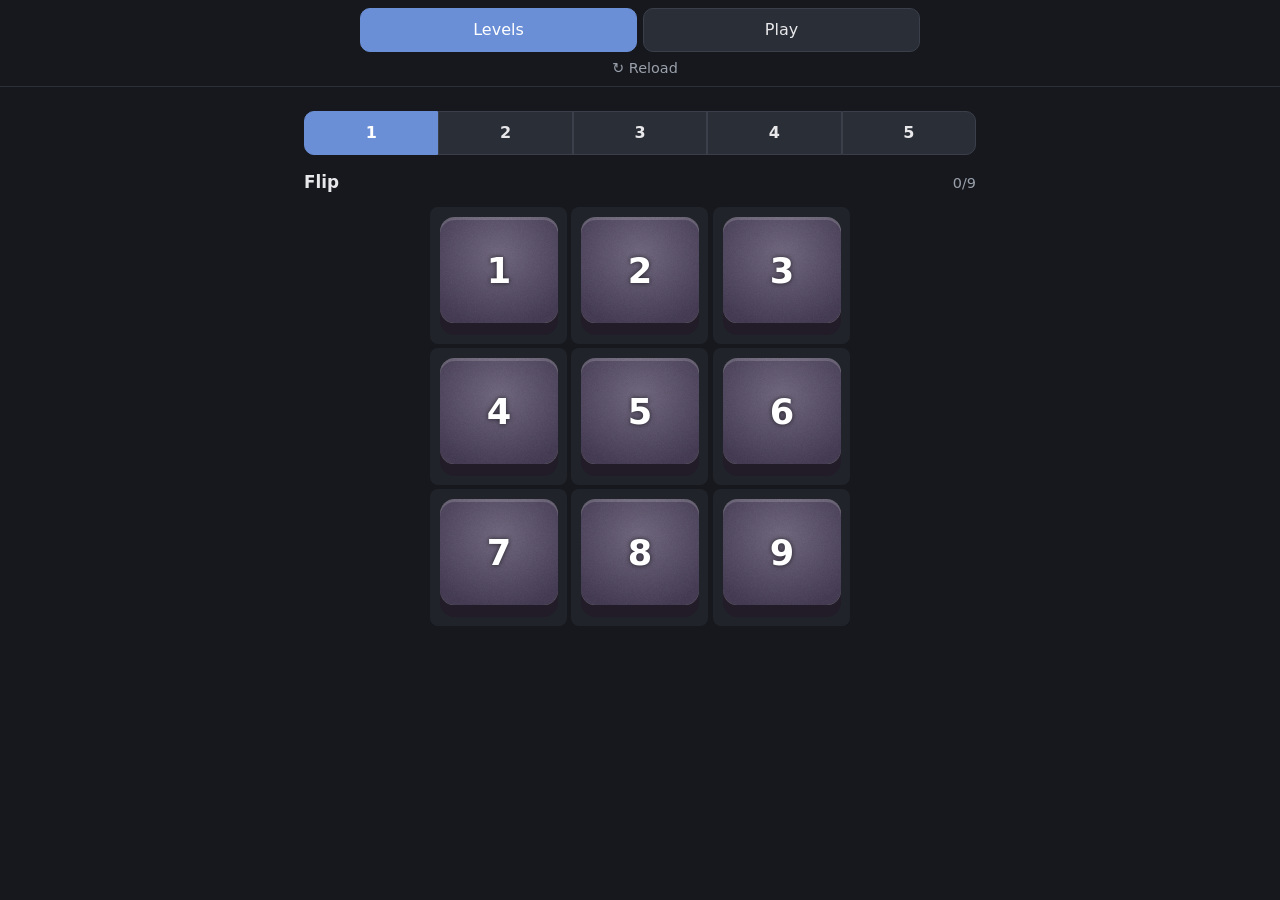
==== commit f314f197: "remove the card stamp, the text slide-in and the helper text above the hand Co-Authored-By: Claude O" ====
--- a/play/index.html
+++ b/play/index.html
@@ -36,7 +36,6 @@
     <div id="play-error" class="validation bad" hidden></div>
     <div class="board-area"><div class="board" id="play-board"></div></div>
     <div class="row prompt">
-      <span id="play-prompt"></span>
       <button id="play-cancel" class="small" hidden>Cancel</button>
       <button id="play-next" class="primary" hidden>Next level →</button>
     </div>
--- a/editor/editor.css
+++ b/editor/editor.css
@@ -150,7 +150,7 @@
   --round: 12.5cqw;
   position: relative;
   width: 100%;
-  height: 100%;
+  aspect-ratio: 1; /* not height: 100%: WebKit sizes that from the cell's width plus its padding, so tiles come out taller than wide */
   container-type: size;
   color: #fff;
   line-height: 1.1;
@@ -320,6 +320,7 @@
   --tick-start: 120ms;
   --tick-ms: 320ms;
   --tick-ease: cubic-bezier(.2, 1.2, .4, 1);
+  --mark-ms: 1200ms;
   --lock-hold: 450ms;
   --win-start: 300ms;
   --win-stagger: 90ms;
@@ -343,7 +344,6 @@
   --fly-ms: 380ms;
   --fly-ease: cubic-bezier(.5, 0, .85, .45);
   --return-ms: 260ms;
-  --played-ms: 320ms;
   --settle-start: 450ms;
   --settle-ms: 500ms;
   --text-ms: 220ms;
@@ -381,6 +381,25 @@
 }
 .counter.tick.ready { --tick-scale: 1.6; }
 @keyframes tick { from { scale: var(--tick-scale, 1.3); opacity: .3; } }
+/* a neighbour timer that changed gets an orange ring for a moment (placeholder look) */
+.counter.near.tick::after {
+  content: "";
+  position: absolute;
+  width: 62cqw;
+  aspect-ratio: 1;
+  border: 3.5cqw solid var(--flipped);
+  border-radius: 50%;
+  box-shadow: 0 0 4cqw var(--flipped), inset 0 0 4cqw var(--flipped);
+  opacity: 0;
+  animation: mark var(--mark-ms) ease-out both;
+  animation-delay: calc(var(--step-delay, 0ms) + var(--tick-start));
+}
+@keyframes mark {
+  from { scale: .6; opacity: 0; }
+  15% { scale: 1; opacity: 1; }
+  60% { opacity: 1; }
+  to { scale: 1; opacity: 0; }
+}
 /* the tiles a play used show the lock ring for a moment (it pops in if it wasn't showing), then it fades */
 .cell.locked .ring.lock {
   display: block;
@@ -467,15 +486,13 @@
   55% { translate: -3px 0; }
   75% { translate: 2px 0; }
 }
-/* a changed status or prompt line slides in; the win line pops */
-.text-in { animation: text-in var(--text-ms) ease-out; }
-@keyframes text-in { from { opacity: .2; translate: 0 -4px; } }
-#play-status.won.text-in { animation: pop-in 500ms var(--pop-ease); }
+/* the win line pops in, and so do the prompt row's buttons */
+#play-status.pop { animation: pop-in 500ms var(--pop-ease); }
 .row.prompt button:not([hidden]) { animation: pop-in var(--text-ms) var(--card-ease); }
 @keyframes pop-in { from { scale: .8; opacity: 0; } }
 
 @media (prefers-reduced-motion: reduce) {
-  .tile, .tile *, .tile *::after, .tile::before, .tile::after, .card, .ember, .wash, .hand, .board, .text-in, .row.prompt button, .drag-ghost, .card-fly {
+  .tile, .tile *, .tile *::after, .tile::before, .tile::after, .card, .ember, .wash, .hand, .board, #play-status, .row.prompt button, .drag-ghost, .card-fly {
     animation: none !important;
     transition: none !important;
   }
@@ -748,18 +765,10 @@
 .card.peeking { transform: translateY(var(--card-lift)) scale(1.04); }
 /* the card being dragged stays in its slot, faded, until the ghost comes back or is played */
 .card.drag-source { opacity: .3; transform: scale(.95); }
-/* a card that was just played stamps down from its lifted place; a card new to the hand is dealt in (from below, or from above when
-   an undo brings it back from the board); at a new game the whole hand is dealt in one card after another */
-.card.played { animation: stamp var(--played-ms) ease-out; }
-@keyframes stamp {
-  0% { transform: translateY(var(--card-lift)); }
-  35% { transform: translateY(3px) scale(.96); }
-  100% { transform: none; }
-}
-.card.deal-in,
+/* at a new game the hand is dealt in one card after another */
 .hand.intro .card { animation: deal-in var(--deal-ms) var(--deal-ease) both; }
 .hand.intro .card { animation-delay: calc(var(--i, 0) * var(--deal-stagger)); }
-@keyframes deal-in { from { opacity: 0; transform: translateY(var(--from-y, 24px)) scale(.85); } }
+@keyframes deal-in { from { opacity: 0; transform: translateY(24px) scale(.85); } }
 .hand .card { touch-action: pan-x; user-select: none; -webkit-user-select: none; -webkit-touch-callout: none; }
 .badge {
   position: absolute;
@@ -796,8 +805,7 @@
 }
 
 
-.row.prompt { justify-content: space-between; height: 48px; color: var(--muted); font-size: .95rem; line-height: 1.25; }
-#play-prompt { flex: 1; max-height: 2.5em; overflow: hidden; }
+.row.prompt { justify-content: flex-end; height: 48px; }
 #play-status { white-space: nowrap; display: inline-block; }
 
 #play-status { font-weight: 600; }
--- a/play/play.css
+++ b/play/play.css
@@ -66,10 +66,6 @@
   #play .play-buttons .label { display: none; }
   #play .play-buttons .icon { font-size: 1.2em; }
 }
-@media (max-width: 359px) {
-  #play .row.prompt { font-size: .82rem; line-height: 1.2; }
-  #play-prompt { max-height: 3.6em; }
-}
 @media (max-width: 319px) {
   #play .row.status { font-size: .88rem; }
   #play .play-buttons { gap: 4px; }
